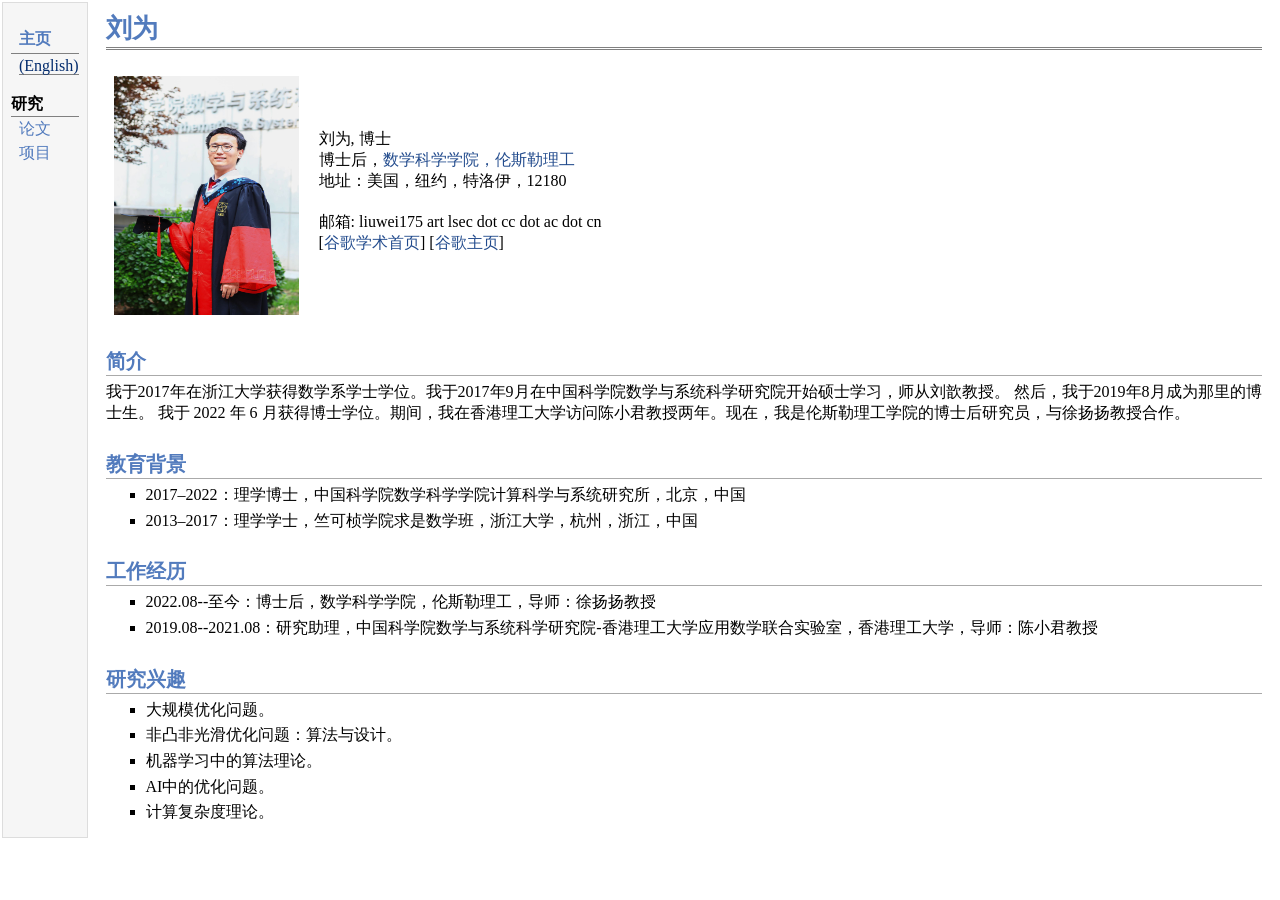
==== ch/index.html @ 1dffda2d "Update index.html" ====
<!DOCTYPE html PUBLIC "-//W3C//DTD XHTML 1.1//EN"
  "http://www.w3.org/TR/xhtml11/DTD/xhtml11.dtd">
<html xmlns="http://www.w3.org/1999/xhtml" xml:lang="en">
<head>
<meta name="generator" content="jemdoc, see http://jemdoc.jaboc.net/" />
<meta http-equiv="Content-Type" content="text/html;charset=utf-8" />
<link rel="stylesheet" href="jemdoc.css" type="text/css" />
<title>刘为</title>
</head>
<body>
<table summary="Table for page layout." id="tlayout">
<tr valign="top">
<td id="layout-menu">
<div class="menu-category"><a href="index.html">主页</a></div>
<div class="menu-item"><a href="../index.html" class="current">(English)</a></div>
<div class="menu-category">研究</div>
<div class="menu-item"><a href="Publications.html">论文</a></div>
<div class="menu-item"><a href="Grants.html">项目</a></div>
</td>
<td id="layout-content">
<div id="toptitle">
<h1>刘为</h1>
</div>
<table class="imgtable"><tr><td>
<img src="lw.jpeg" alt="alt text" width="185px" height="239px" />&nbsp;</td>
<td align="left"><p>刘为</a>, 博士 <br /> 
博士后，<a href="http://sci.cqu.edu.cn/">数学科学学院，伦斯勒理工</a> <br />
地址：美国，纽约，特洛伊，12180 <br />
<br />
邮箱: liuwei175 art lsec dot cc dot ac dot cn <br />
[<a href="https://scholar.google.com/citations?hl=zh-CN&view_op=list_works&gmla=AJsN-F4cCcPR46fzwd-_9-CqGAe8wdnZYZqFyi-nKjoqLeMkN4Dw3Hz1fyaKqJIsRMlAYt95lUtS36D-LxbhuaM2-wsV44iT4ocYBxLmwYiqybtYJcKr-wM&user=YXqRQ5cAAAAJ">谷歌学术首页</a>]
  [<a href="https://sites.google.com/view/liu-wei/%E9%A6%96%E9%A1%B5">谷歌主页</a>] 
  <br /></p>
</td></tr></table> 
  
<h2>简介</h2>
<p>
 我于2017年在浙江大学获得数学系学士学位。我于2017年9月在中国科学院数学与系统科学研究院开始硕士学习，师从刘歆教授。
  然后，我于2019年8月成为那里的博士生。 
  我于 2022 年 6 月获得博士学位。期间，我在香港理工大学访问陈小君教授两年。现在，我是伦斯勒理工学院的博士后研究员，与徐扬扬教授合作。
 </p>
  
 <h2>教育背景</h2>
<ul>
<li><p>2017–2022：理学博士，中国科学院数学科学学院计算科学与系统研究所，北京，中国</p>
</li>
<li><p>2013–2017：理学学士，竺可桢学院求是数学班，浙江大学，杭州，浙江，中国</p>
</li>
</ul> 
  
<h2>工作经历 </h2>
<ul>
<li><p>2022.08--至今：博士后，数学科学学院，伦斯勒理工，导师：徐扬扬教授 </p>
</li>
<li><p>2019.08--2021.08：研究助理，中国科学院数学与系统科学研究院-香港理工大学应用数学联合实验室，香港理工大学，导师：陈小君教授 </p>
</li>
</ul>  
  
<h2>研究兴趣</h2>
<ul>
<li><p>大规模优化问题。</p>
</li>
<li><p>非凸非光滑优化问题：算法与设计。</p>
</li>
 <li><p>机器学习中的算法理论。</p>
</li>
<li><p>AI中的优化问题。</p>
</li>
 <li><p>计算复杂度理论。</p>
</li>
</ul>
</td>
</tr>
</table>
</body>
</html>
---- ch/jemdoc.css ----
/* Default css file for jemdoc. */

table#tlayout {
    border: none;
    border-collapse: separate;
    background: white;
}

body {
	background: white;
	font-family: Georgia, serif;
	padding-bottom: 8px;
	margin: 0;
}

#layout-menu {
	background: #f6f6f6;
	border: 1px solid #dddddd;
	padding-top: 0.5em;
	padding-left: 8px;
	padding-right: 8px;
	font-size: 1.0em;
	width: auto;
	white-space: nowrap;
    text-align: left;
    vertical-align: top;
}

#layout-menu td {
	background: #f4f4f4;
    vertical-align: top;
}

#layout-content {
	padding-top: 0.0em;
	padding-left: 1.0em;
	padding-right: 1.0em;
    border: none;
    background: white;
    text-align: left;
    vertical-align: top;
}

#layout-menu a {
	line-height: 1.5em;
	margin-left: 0.5em;
}

tt {
    background: #ffffdd;
}

pre, tt {
	font-size: 90%;
	font-family: monaco, monospace;
}

a, a > tt {
	color: #224b8d;
	text-decoration: none;
}

a:hover {
	border-bottom: 1px gray dotted;
}

#layout-menu a.current:link, #layout-menu a.current:visited {
	color: #022b6d;
	border-bottom: 1px gray solid;
}
#layout-menu a:link, #layout-menu a:visited, #layout-menu a:hover {
	color: #527bbd;
	text-decoration: none;
}
#layout-menu a:hover {
	text-decoration: none;
}

div.menu-category {
	border-bottom: 1px solid gray;
	margin-top: 0.8em;
	padding-top: 0.2em;
	padding-bottom: 0.1em;
	font-weight: bold;
}

div.menu-item {
	padding-left: 16px;
	text-indent: -16px;
}

div#toptitle {
	padding-bottom: 0.2em;
	margin-bottom: 1.5em;
	border-bottom: 3px double gray;
}

/* Reduce space if we begin the page with a title. */
div#toptitle + h2, div#toptitle + h3 {
	margin-top: -0.7em;
}

div#subtitle {
	margin-top: 0.0em;
	margin-bottom: 0.0em;
	padding-top: 0em;
	padding-bottom: 0.1em;
}

em {
	font-style: italic;
}

strong {
	font-weight: bold;
}


h1, h2, h3 {
	color: #527bbd;
	margin-top: 0.7em;
	margin-bottom: 0.3em;
	padding-bottom: 0.2em;
	line-height: 1.0;
	padding-top: 0.5em;
	border-bottom: 1px solid #aaaaaa;
}

h1 {
	font-size: 165%;
}

h2 {
	padding-top: 0.8em;
	font-size: 125%;
}

h2 + h3 {
    padding-top: 0.2em;
}

h3 {
	font-size: 110%;
	border-bottom: none;
}

p {
	margin-top: 0.0em;
	margin-bottom: 0.8em;
	padding: 0;
	line-height: 1.3;
}

pre {
	padding: 0;
	margin: 0;
}

div#footer {
	font-size: small;
	border-top: 1px solid #c0c0c0;
	padding-top: 0.1em;
	margin-top: 4.0em;
	color: #c0c0c0;
}

div#footer a {
	color: #80a0b0;
}

div#footer-text {
	float: left;
	padding-bottom: 8px;
}

ul, ol, dl {
	margin-top: 0.2em;
	padding-top: 0;
	margin-bottom: 0.8em;
}

dt {
	margin-top: 0.5em;
	margin-bottom: 0;
}

dl {
	margin-left: 20px;
}

dd {
	color: #222222;
}

dd > *:first-child {
	margin-top: 0;
}

ul {
	list-style-position: outside;
	list-style-type: square;
}

p + ul, p + ol {
	margin-top: -0.5em;
}

li ul, li ol {
	margin-top: -0.3em;
}

ol {
	list-style-position: outside;
	list-style-type: decimal;
}

li p, dd p {
	margin-bottom: 0.3em;
}


ol ol {
	list-style-type: lower-alpha;
}

ol ol ol {
	list-style-type: lower-roman;
}

p + div.codeblock {
	margin-top: -0.6em;
}

div.codeblock, div.infoblock {
	margin-right: 0%;
	margin-top: 1.2em;
	margin-bottom: 1.3em;
}

div.blocktitle {
	font-weight: bold;
	color: #cd7b62;
	margin-top: 1.2em;
	margin-bottom: 0.1em;
}

div.blockcontent {
	border: 1px solid silver;
	padding: 0.3em 0.5em;
}

div.infoblock > div.blockcontent {
	background: #ffffee;
}

div.blockcontent p + ul, div.blockcontent p + ol {
	margin-top: 0.4em;
}

div.infoblock p {
	margin-bottom: 0em;
}

div.infoblock li p, div.infoblock dd p {
	margin-bottom: 0.5em;
}

div.infoblock p + p {
	margin-top: 0.8em;
}

div.codeblock > div.blockcontent {
	background: #f6f6f6;
}

span.pycommand {
	color: #000070;
}

span.statement {
	color: #008800;
}
span.builtin {
	color: #000088;
}
span.special {
	color: #990000;
}
span.operator {
	color: #880000;
}
span.error {
	color: #aa0000;
}
span.comment, span.comment > *, span.string, span.string > * {
	color: #606060;
}

@media print {
	#layout-menu { display: none; }
}

#fwtitle {
	margin: 2px;
}

#fwtitle #toptitle {
	padding-left: 0.5em;
	margin-bottom: 0.5em;
}

#layout-content h1:first-child, #layout-content h2:first-child, #layout-content h3:first-child {
	margin-top: -0.7em;
}

div#toptitle h1, #layout-content div#toptitle h1 {
	margin-bottom: 0.0em;
	padding-bottom: 0.1em;
	padding-top: 0;
	margin-top: 0.5em;
	border-bottom: none;
}

img.eq {
	padding: 0;
	padding-left: 0.1em;
	padding-right: 0.1em;
	margin: 0;
}

img.eqwl {
	padding-left: 2em;
	padding-top: 0.6em;
	padding-bottom: 0.2em;
	margin: 0;
}

table {
    border: 2px solid black;
    border-collapse: collapse;
}

td {
    padding: 2px;
    padding-left: 0.5em;
    padding-right: 0.5em;
    text-align: center;
    border: 1px solid gray;
}

table + table {
    margin-top: 1em;
}

tr.heading {
    font-weight: bold;
    border-bottom: 2px solid black;
}

img {
    border: none;
}

table.imgtable, table.imgtable td {
    border: none;
    text-align: left;
}
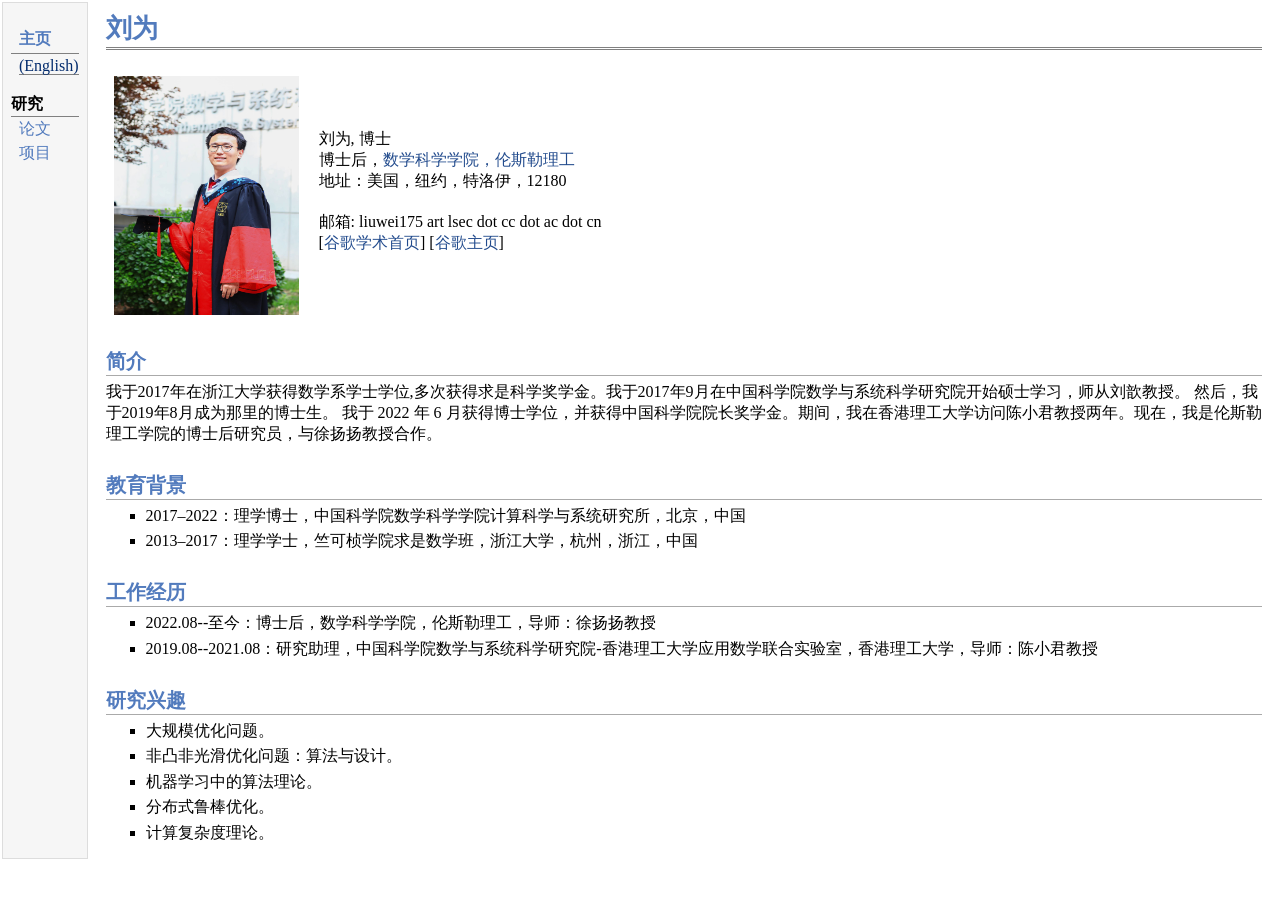
==== commit 230f1e0d: "Update index.html" ====
--- a/ch/index.html
+++ b/ch/index.html
@@ -35,9 +35,9 @@
   
 <h2>简介</h2>
 <p>
- 我于2017年在浙江大学获得数学系学士学位。我于2017年9月在中国科学院数学与系统科学研究院开始硕士学习，师从刘歆教授。
+ 我于2017年在浙江大学获得数学系学士学位,多次获得求是科学奖学金。我于2017年9月在中国科学院数学与系统科学研究院开始硕士学习，师从刘歆教授。
   然后，我于2019年8月成为那里的博士生。 
-  我于 2022 年 6 月获得博士学位。期间，我在香港理工大学访问陈小君教授两年。现在，我是伦斯勒理工学院的博士后研究员，与徐扬扬教授合作。
+  我于 2022 年 6 月获得博士学位，并获得中国科学院院长奖学金。期间，我在香港理工大学访问陈小君教授两年。现在，我是伦斯勒理工学院的博士后研究员，与徐扬扬教授合作。
  </p>
   
  <h2>教育背景</h2>
@@ -64,7 +64,7 @@
 </li>
  <li><p>机器学习中的算法理论。</p>
 </li>
-<li><p>AI中的优化问题。</p>
+<li><p>分布式鲁棒优化。</p>
 </li>
  <li><p>计算复杂度理论。</p>
 </li>
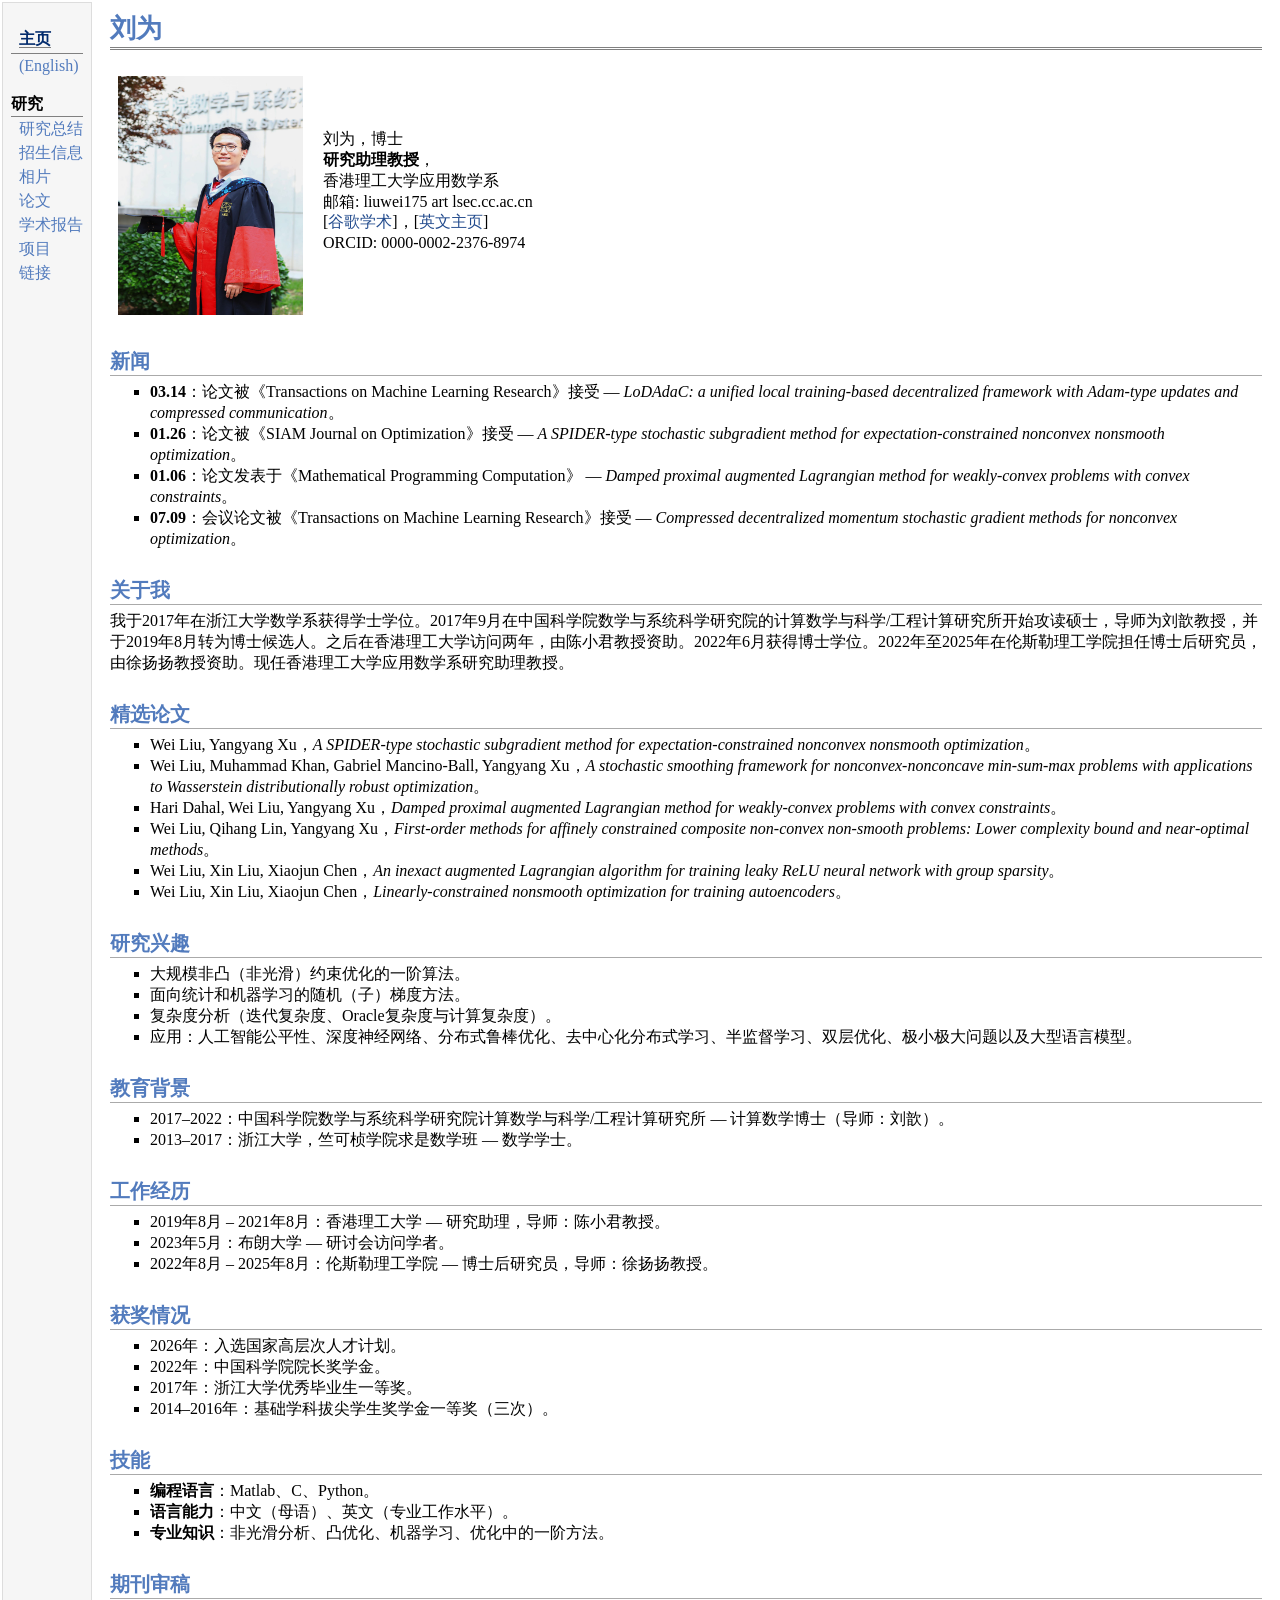
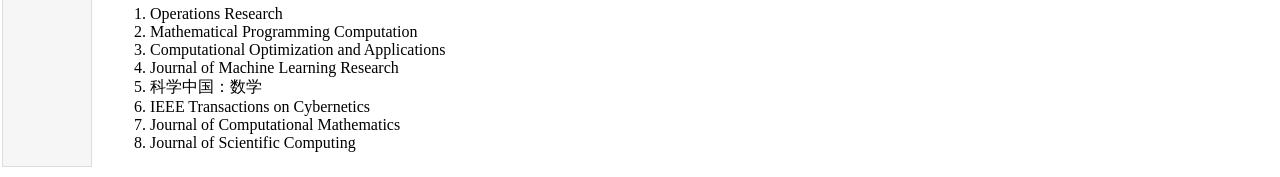
==== commit 3190b096: "Add files via upload" ====
--- a/ch/index.html
+++ b/ch/index.html
@@ -1,76 +1,113 @@
-<!DOCTYPE html PUBLIC "-//W3C//DTD XHTML 1.1//EN"
-  "http://www.w3.org/TR/xhtml11/DTD/xhtml11.dtd">
-<html xmlns="http://www.w3.org/1999/xhtml" xml:lang="en">
-<head>
-<meta name="generator" content="jemdoc, see http://jemdoc.jaboc.net/" />
-<meta http-equiv="Content-Type" content="text/html;charset=utf-8" />
-<link rel="stylesheet" href="jemdoc.css" type="text/css" />
-<title>刘为</title>
-</head>
-<body>
-<table summary="Table for page layout." id="tlayout">
-<tr valign="top">
-<td id="layout-menu">
-<div class="menu-category"><a href="index.html">主页</a></div>
-<div class="menu-item"><a href="../index.html" class="current">(English)</a></div>
-<div class="menu-category">研究</div>
-<div class="menu-item"><a href="Publications.html">论文</a></div>
-<div class="menu-item"><a href="Grants.html">项目</a></div>
-</td>
-<td id="layout-content">
-<div id="toptitle">
-<h1>刘为</h1>
-</div>
-<table class="imgtable"><tr><td>
-<img src="lw.jpeg" alt="alt text" width="185px" height="239px" />&nbsp;</td>
-<td align="left"><p>刘为</a>, 博士 <br /> 
-博士后，<a href="http://sci.cqu.edu.cn/">数学科学学院，伦斯勒理工</a> <br />
-地址：美国，纽约，特洛伊，12180 <br />
-<br />
-邮箱: liuwei175 art lsec dot cc dot ac dot cn <br />
-[<a href="https://scholar.google.com/citations?hl=zh-CN&view_op=list_works&gmla=AJsN-F4cCcPR46fzwd-_9-CqGAe8wdnZYZqFyi-nKjoqLeMkN4Dw3Hz1fyaKqJIsRMlAYt95lUtS36D-LxbhuaM2-wsV44iT4ocYBxLmwYiqybtYJcKr-wM&user=YXqRQ5cAAAAJ">谷歌学术首页</a>]
-  [<a href="https://sites.google.com/view/liu-wei/%E9%A6%96%E9%A1%B5">谷歌主页</a>] 
-  <br /></p>
-</td></tr></table> 
-  
-<h2>简介</h2>
-<p>
- 我于2017年在浙江大学获得数学系学士学位,多次获得求是科学奖学金。我于2017年9月在中国科学院数学与系统科学研究院开始硕士学习，师从刘歆教授。
-  然后，我于2019年8月成为那里的博士生。 
-  我于 2022 年 6 月获得博士学位，并获得中国科学院院长奖学金。期间，我在香港理工大学访问陈小君教授两年。现在，我是伦斯勒理工学院的博士后研究员，与徐扬扬教授合作。
- </p>
-  
- <h2>教育背景</h2>
-<ul>
-<li><p>2017–2022：理学博士，中国科学院数学科学学院计算科学与系统研究所，北京，中国</p>
-</li>
-<li><p>2013–2017：理学学士，竺可桢学院求是数学班，浙江大学，杭州，浙江，中国</p>
-</li>
-</ul> 
-  
-<h2>工作经历 </h2>
-<ul>
-<li><p>2022.08--至今：博士后，数学科学学院，伦斯勒理工，导师：徐扬扬教授 </p>
-</li>
-<li><p>2019.08--2021.08：研究助理，中国科学院数学与系统科学研究院-香港理工大学应用数学联合实验室，香港理工大学，导师：陈小君教授 </p>
-</li>
-</ul>  
-  
-<h2>研究兴趣</h2>
-<ul>
-<li><p>大规模优化问题。</p>
-</li>
-<li><p>非凸非光滑优化问题：算法与设计。</p>
-</li>
- <li><p>机器学习中的算法理论。</p>
-</li>
-<li><p>分布式鲁棒优化。</p>
-</li>
- <li><p>计算复杂度理论。</p>
-</li>
-</ul>
-</td>
-</tr>
-</table>
-</body>
-</html>
+<!DOCTYPE html PUBLIC "-//W3C//DTD XHTML 1.1//EN"
+      "http://www.w3.org/TR/xhtml11/DTD/xhtml11.dtd">
+<html xmlns="http://www.w3.org/1999/xhtml" xml:lang="zh">
+<head>
+<meta name="generator" content="jemdoc, see http://jemdoc.jaboc.net/" />
+<meta http-equiv="Content-Type" content="text/html;charset=utf-8" />
+<!-- 中文主页使用父目录中的样式表 -->
+<link rel="stylesheet" href="../jemdoc.css" type="text/css" />
+<title>刘为</title>
+</head>
+<body>
+<table summary="用于页面布局的表格" id="tlayout"><tr valign="top">
+<td id="layout-menu">
+<div class="menu-category"><a href="index.html" class="current">主页</a></div>
+<div class="menu-item"><a href="../index.html">(English)</a></div>
+<div class="menu-category">研究</div>
+<!-- 从 ch 目录访问其他页面时，需要跳转到上一层目录，因此使用 "../" 前缀。 -->
+<div class="menu-item"><a href="../research-summary.html">研究总结</a></div>
+<div class="menu-item"><a href="../opening.html">招生信息</a></div>
+<div class="menu-item"><a href="../photos.html">相片</a></div>
+<div class="menu-item"><a href="../publications.html">论文</a></div>
+<div class="menu-item"><a href="../talks.html">学术报告</a></div>
+<div class="menu-item"><a href="../grants.html">项目</a></div>
+<div class="menu-item"><a href="../links.html">链接</a></div>
+</td>
+<td id="layout-content">
+<div id="toptitle"><h1>刘为</h1></div>
+
+<!-- 头像和联系信息 -->
+<table class="imgtable"><tr><td>
+    <img src="../lw.jpeg" alt="照片" width="185px" height="239px" />&nbsp;
+    </td><td align="left">
+    <p>刘为，博士<br/>
+    <strong>研究助理教授</strong>，<br/>
+    香港理工大学应用数学系<br/>
+    邮箱: liuwei175&nbsp;art&nbsp;lsec.cc.ac.cn<br/>
+    [<a href="https://scholar.google.com">谷歌学术</a>]，[<a href="https://liuwei175.github.io/">英文主页</a>]<br/>
+    ORCID: 0000-0002-2376-8974
+    </p>
+    </td></tr></table>
+
+<h2>新闻</h2>
+<ul>
+<li><strong>03.14</strong>：论文被《Transactions on Machine Learning Research》接受 — <em>LoDAdaC: a unified local training‑based decentralized framework with Adam‑type updates and compressed communication</em>。</li>
+<li><strong>01.26</strong>：论文被《SIAM Journal on Optimization》接受 — <em>A SPIDER‑type stochastic subgradient method for expectation‑constrained nonconvex nonsmooth optimization</em>。</li>
+<li><strong>01.06</strong>：论文发表于《Mathematical Programming Computation》 — <em>Damped proximal augmented Lagrangian method for weakly‑convex problems with convex constraints</em>。</li>
+<li><strong>07.09</strong>：会议论文被《Transactions on Machine Learning Research》接受 — <em>Compressed decentralized momentum stochastic gradient methods for nonconvex optimization</em>。</li>
+</ul>
+
+<h2>关于我</h2>
+<p>我于2017年在浙江大学数学系获得学士学位。2017年9月在中国科学院数学与系统科学研究院的<span style="white-space:nowrap;">计算数学与科学/工程计算研究所</span>开始攻读硕士，导师为刘歆教授，并于2019年8月转为博士候选人。之后在香港理工大学访问两年，由陈小君教授资助。2022年6月获得博士学位。2022年至2025年在伦斯勒理工学院担任博士后研究员，由徐扬扬教授资助。现任香港理工大学应用数学系研究助理教授。</p>
+
+<h2>精选论文</h2>
+<ul>
+<li>Wei Liu, Yangyang Xu，<em>A SPIDER‑type stochastic subgradient method for expectation‑constrained nonconvex nonsmooth optimization</em>。</li>
+<li>Wei Liu, Muhammad Khan, Gabriel Mancino‑Ball, Yangyang Xu，<em>A stochastic smoothing framework for nonconvex‑nonconcave min‑sum‑max problems with applications to Wasserstein distributionally robust optimization</em>。</li>
+<li>Hari Dahal, Wei Liu, Yangyang Xu，<em>Damped proximal augmented Lagrangian method for weakly‑convex problems with convex constraints</em>。</li>
+<li>Wei Liu, Qihang Lin, Yangyang Xu，<em>First‑order methods for affinely constrained composite non‑convex non‑smooth problems: Lower complexity bound and near‑optimal methods</em>。</li>
+<li>Wei Liu, Xin Liu, Xiaojun Chen，<em>An inexact augmented Lagrangian algorithm for training leaky ReLU neural network with group sparsity</em>。</li>
+<li>Wei Liu, Xin Liu, Xiaojun Chen，<em>Linearly‑constrained nonsmooth optimization for training autoencoders</em>。</li>
+</ul>
+
+<h2>研究兴趣</h2>
+<ul>
+<li>大规模非凸（非光滑）约束优化的一阶算法。</li>
+<li>面向统计和机器学习的随机（子）梯度方法。</li>
+<li>复杂度分析（迭代复杂度、Oracle复杂度与计算复杂度）。</li>
+<li>应用：人工智能公平性、深度神经网络、分布式鲁棒优化、去中心化分布式学习、半监督学习、双层优化、极小极大问题以及大型语言模型。</li>
+</ul>
+
+<h2>教育背景</h2>
+<ul>
+<li>2017–2022：中国科学院数学与系统科学研究院<span style="white-space:nowrap;">计算数学与科学/工程计算研究所</span> — 计算数学博士（导师：刘歆）。</li>
+<li>2013–2017：浙江大学，竺可桢学院求是数学班 — 数学学士。</li>
+</ul>
+
+<h2>工作经历</h2>
+<ul>
+<li>2019年8月 – 2021年8月：香港理工大学 — 研究助理，导师：陈小君教授。</li>
+<li>2023年5月：布朗大学 — 研讨会访问学者。</li>
+<li>2022年8月 – 2025年8月：伦斯勒理工学院 — 博士后研究员，导师：徐扬扬教授。</li>
+</ul>
+
+<h2>获奖情况</h2>
+<ul>
+<li>2026年：入选国家高层次人才计划。</li>
+<li>2022年：中国科学院院长奖学金。</li>
+<li>2017年：浙江大学优秀毕业生一等奖。</li>
+<li>2014–2016年：基础学科拔尖学生奖学金一等奖（三次）。</li>
+</ul>
+
+<h2>技能</h2>
+<ul>
+<li><strong>编程语言</strong>：Matlab、C、Python。</li>
+<li><strong>语言能力</strong>：中文（母语）、英文（专业工作水平）。</li>
+<li><strong>专业知识</strong>：非光滑分析、凸优化、机器学习、优化中的一阶方法。</li>
+</ul>
+
+<h2>期刊审稿</h2>
+<ol>
+<li>Operations Research</li>
+<li>Mathematical Programming Computation</li>
+<li>Computational Optimization and Applications</li>
+<li>Journal of Machine Learning Research</li>
+<li>科学中国：数学</li>
+<li>IEEE Transactions on Cybernetics</li>
+<li>Journal of Computational Mathematics</li>
+<li>Journal of Scientific Computing</li>
+</ol>
+
+</td></tr></table>
+</body>
+</html>
--- a/jemdoc.css
+++ b/jemdoc.css
@@ -0,0 +1,365 @@
+/* Default css file for jemdoc. */
+
+    table#tlayout {
+        border: none;
+        border-collapse: separate;
+        background: white;
+    }
+
+    body {
+        background: white;
+        font-family: Georgia, serif;
+        padding-bottom: 8px;
+        margin: 0;
+    }
+
+    #layout-menu {
+        background: #f6f6f6;
+        border: 1px solid #dddddd;
+        padding-top: 0.5em;
+        padding-left: 8px;
+        padding-right: 8px;
+        font-size: 1.0em;
+        width: auto;
+        white-space: nowrap;
+        text-align: left;
+        vertical-align: top;
+    }
+
+    #layout-menu td {
+        background: #f4f4f4;
+        vertical-align: top;
+    }
+
+    #layout-content {
+        padding-top: 0.0em;
+        padding-left: 1.0em;
+        padding-right: 1.0em;
+        border: none;
+        background: white;
+        text-align: left;
+        vertical-align: top;
+    }
+
+    #layout-menu a {
+        line-height: 1.5em;
+        margin-left: 0.5em;
+    }
+
+    tt {
+        background: #ffffdd;
+    }
+
+    pre, tt {
+        font-size: 90%;
+        font-family: monaco, monospace;
+    }
+
+    a, a > tt {
+        color: #224b8d;
+        text-decoration: none;
+    }
+
+    a:hover {
+        border-bottom: 1px gray dotted;
+    }
+
+    #layout-menu a.current:link, #layout-menu a.current:visited {
+        color: #022b6d;
+        border-bottom: 1px gray solid;
+    }
+    #layout-menu a:link, #layout-menu a:visited, #layout-menu a:hover {
+        color: #527bbd;
+        text-decoration: none;
+    }
+    #layout-menu a:hover {
+        text-decoration: none;
+    }
+
+    div.menu-category {
+        border-bottom: 1px solid gray;
+        margin-top: 0.8em;
+        padding-top: 0.2em;
+        padding-bottom: 0.1em;
+        font-weight: bold;
+    }
+
+    div.menu-item {
+        padding-left: 16px;
+        text-indent: -16px;
+    }
+
+    div#toptitle {
+        padding-bottom: 0.2em;
+        margin-bottom: 1.5em;
+        border-bottom: 3px double gray;
+    }
+
+    /* Reduce space if we begin the page with a title. */
+    div#toptitle + h2, div#toptitle + h3 {
+        margin-top: -0.7em;
+    }
+
+    div#subtitle {
+        margin-top: 0.0em;
+        margin-bottom: 0.0em;
+        padding-top: 0em;
+        padding-bottom: 0.1em;
+    }
+
+    em {
+        font-style: italic;
+    }
+
+    strong {
+        font-weight: bold;
+    }
+
+    h1, h2, h3 {
+        color: #527bbd;
+        margin-top: 0.7em;
+        margin-bottom: 0.3em;
+        padding-bottom: 0.2em;
+        line-height: 1.0;
+        padding-top: 0.5em;
+        border-bottom: 1px solid #aaaaaa;
+    }
+
+    h1 {
+        font-size: 165%;
+    }
+
+    h2 {
+        padding-top: 0.8em;
+        font-size: 125%;
+    }
+
+    h2 + h3 {
+        padding-top: 0.2em;
+    }
+
+    h3 {
+        font-size: 110%;
+        border-bottom: none;
+    }
+
+    p {
+        margin-top: 0.0em;
+        margin-bottom: 0.8em;
+        padding: 0;
+        line-height: 1.3;
+    }
+
+    pre {
+        padding: 0;
+        margin: 0;
+    }
+
+    div#footer {
+        font-size: small;
+        border-top: 1px solid #c0c0c0;
+        padding-top: 0.1em;
+        margin-top: 4.0em;
+        color: #c0c0c0;
+    }
+
+    div#footer a {
+        color: #80a0b0;
+    }
+
+    div#footer-text {
+        float: left;
+        padding-bottom: 8px;
+    }
+
+    ul, ol, dl {
+        margin-top: 0.2em;
+        padding-top: 0;
+        margin-bottom: 0.8em;
+    }
+
+    dt {
+        margin-top: 0.5em;
+        margin-bottom: 0;
+    }
+
+    dl {
+        margin-left: 20px;
+    }
+
+    dd {
+        color: #222222;
+    }
+
+    dd > *:first-child {
+        margin-top: 0;
+    }
+
+    ul {
+        list-style-position: outside;
+        list-style-type: square;
+    }
+
+    p + ul, p + ol {
+        margin-top: -0.5em;
+    }
+
+    li ul, li ol {
+        margin-top: -0.3em;
+    }
+
+    ol {
+        list-style-position: outside;
+        list-style-type: decimal;
+    }
+
+    li p, dd p {
+        margin-bottom: 0.3em;
+    }
+
+    ol ol {
+        list-style-type: lower-alpha;
+    }
+
+    ol ol ol {
+        list-style-type: lower-roman;
+    }
+
+    p + div.codeblock {
+        margin-top: -0.6em;
+    }
+
+    div.codeblock, div.infoblock {
+        margin-right: 0%;
+        margin-top: 1.2em;
+        margin-bottom: 1.3em;
+    }
+
+    div.blocktitle {
+        font-weight: bold;
+        color: #cd7b62;
+        margin-top: 1.2em;
+        margin-bottom: 0.1em;
+    }
+
+    div.blockcontent {
+        border: 1px solid silver;
+        padding: 0.3em 0.5em;
+    }
+
+    div.infoblock > div.blockcontent {
+        background: #ffffee;
+    }
+
+    div.blockcontent p + ul, div.blockcontent p + ol {
+        margin-top: 0.4em;
+    }
+
+    div.infoblock p {
+        margin-bottom: 0em;
+    }
+
+    div.infoblock li p, div.infoblock dd p {
+        margin-bottom: 0.5em;
+    }
+
+    div.infoblock p + p {
+        margin-top: 0.8em;
+    }
+
+    div.codeblock > div.blockcontent {
+        background: #f6f6f6;
+    }
+
+    span.pycommand {
+        color: #000070;
+    }
+
+    span.statement {
+        color: #008800;
+    }
+    span.builtin {
+        color: #000088;
+    }
+    span.special {
+        color: #990000;
+    }
+    span.operator {
+        color: #880000;
+    }
+    span.error {
+        color: #aa0000;
+    }
+    span.comment, span.comment > *, span.string, span.string > * {
+        color: #606060;
+    }
+
+    @media print {
+        #layout-menu { display: none; }
+    }
+
+    #fwtitle {
+        margin: 2px;
+    }
+
+    #fwtitle #toptitle {
+        padding-left: 0.5em;
+        margin-bottom: 0.5em;
+    }
+
+    #layout-content h1:first-child, #layout-content h2:first-child, #layout-content h3:first-child {
+        margin-top: -0.7em;
+    }
+
+    div#toptitle h1, #layout-content div#toptitle h1 {
+        margin-bottom: 0.0em;
+        padding-bottom: 0.1em;
+        padding-top: 0;
+        margin-top: 0.5em;
+        border-bottom: none;
+    }
+
+    img.eq {
+        padding: 0;
+        padding-left: 0.1em;
+        padding-right: 0.1em;
+        margin: 0;
+    }
+
+    img.eqwl {
+        padding-left: 2em;
+        padding-top: 0.6em;
+        padding-bottom: 0.2em;
+        margin: 0;
+    }
+
+    table {
+        border: 2px solid black;
+        border-collapse: collapse;
+    }
+
+    td {
+        padding: 2px;
+        padding-left: 0.5em;
+        padding-right: 0.5em;
+        text-align: center;
+        border: 1px solid gray;
+    }
+
+    table + table {
+        margin-top: 1em;
+    }
+
+    tr.heading {
+        font-weight: bold;
+        border-bottom: 2px solid black;
+    }
+
+    img {
+        border: none;
+    }
+
+    table.imgtable, table.imgtable td {
+        border: none;
+        text-align: left;
+    }
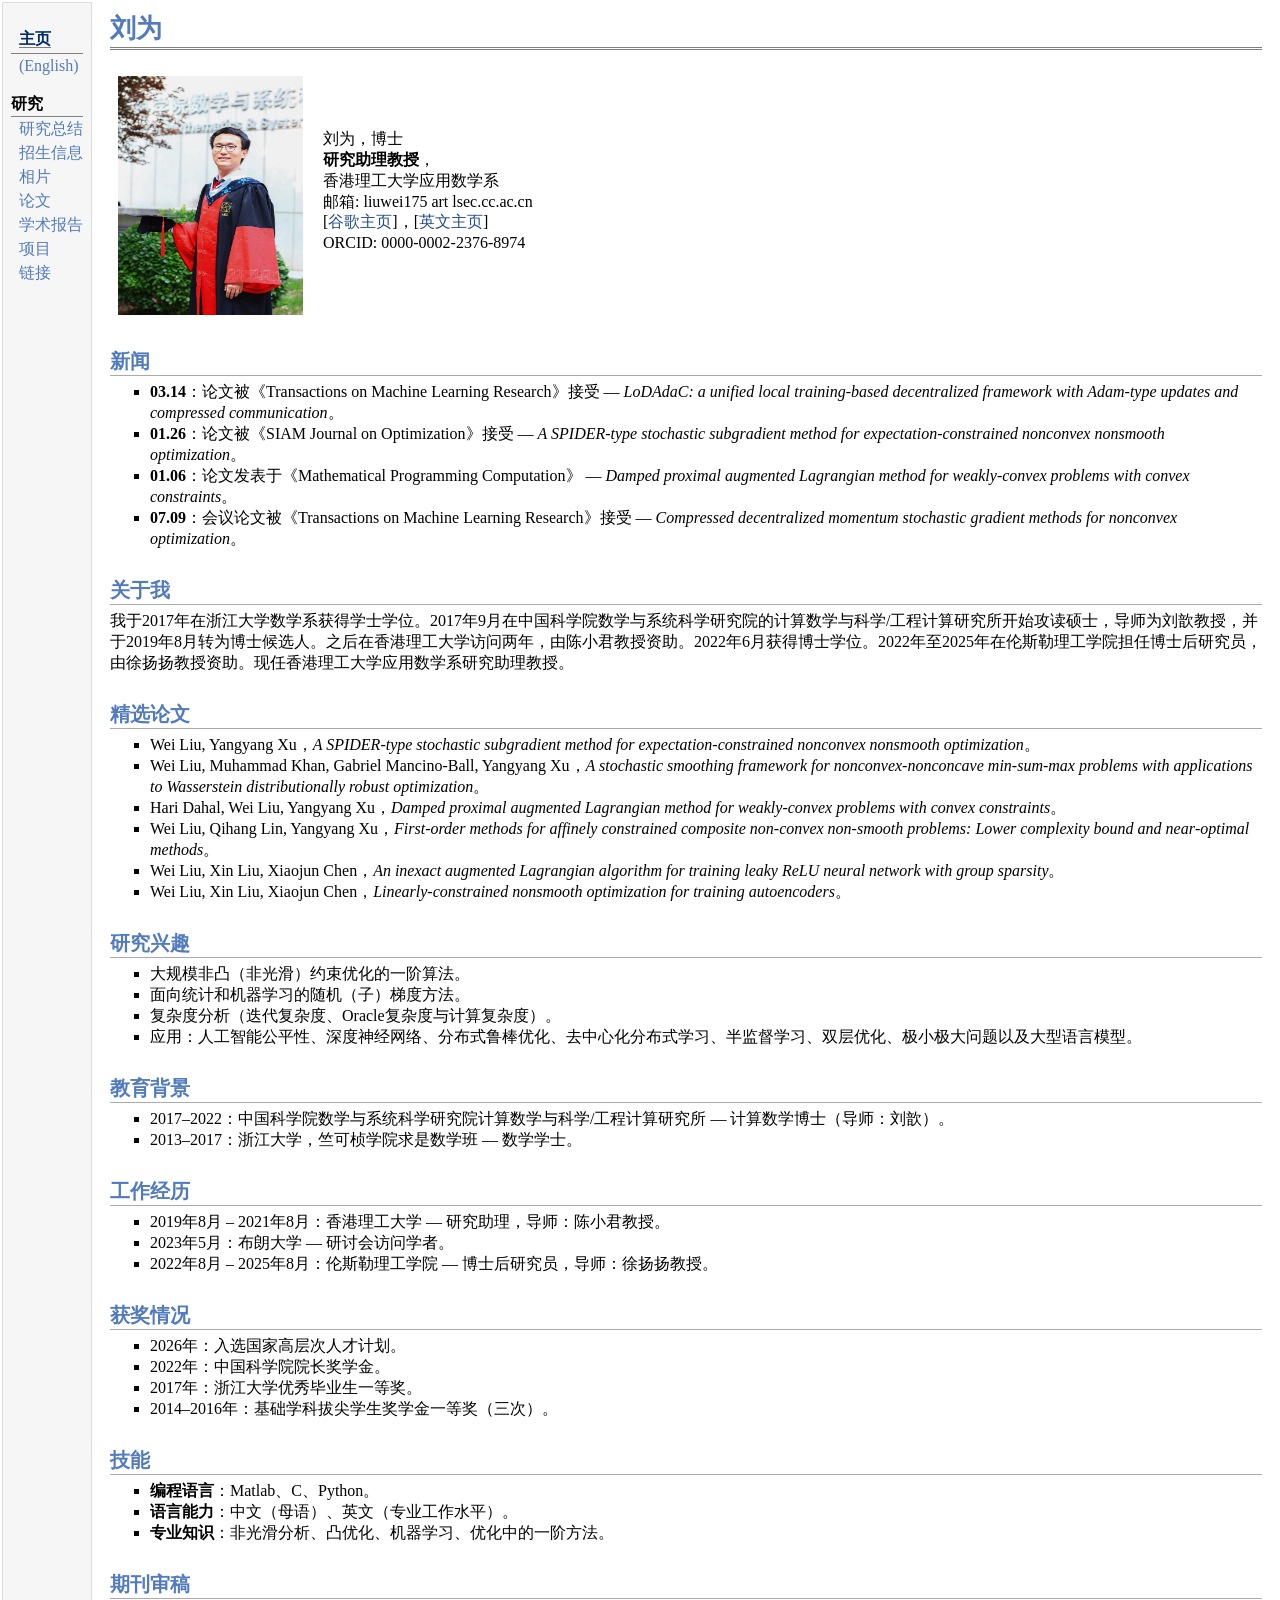
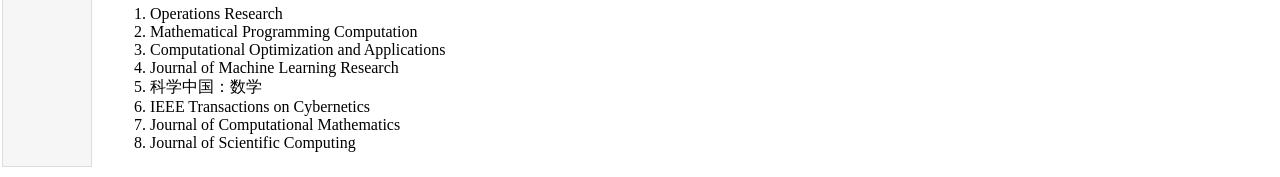
==== commit 89d57357: "Update index.html" ====
--- a/ch/index.html
+++ b/ch/index.html
@@ -34,7 +34,7 @@
     <strong>研究助理教授</strong>，<br/>
     香港理工大学应用数学系<br/>
     邮箱: liuwei175&nbsp;art&nbsp;lsec.cc.ac.cn<br/>
-    [<a href="https://scholar.google.com">谷歌学术</a>]，[<a href="https://liuwei175.github.io/">英文主页</a>]<br/>
+    [<a href="https://sites.google.com/view/liu-wei/homepage">谷歌主页</a>]，[<a href="https://liuwei175.github.io/">英文主页</a>]<br/>
     ORCID: 0000-0002-2376-8974
     </p>
     </td></tr></table>
@@ -110,4 +110,4 @@
 
 </td></tr></table>
 </body>
-</html>+</html>
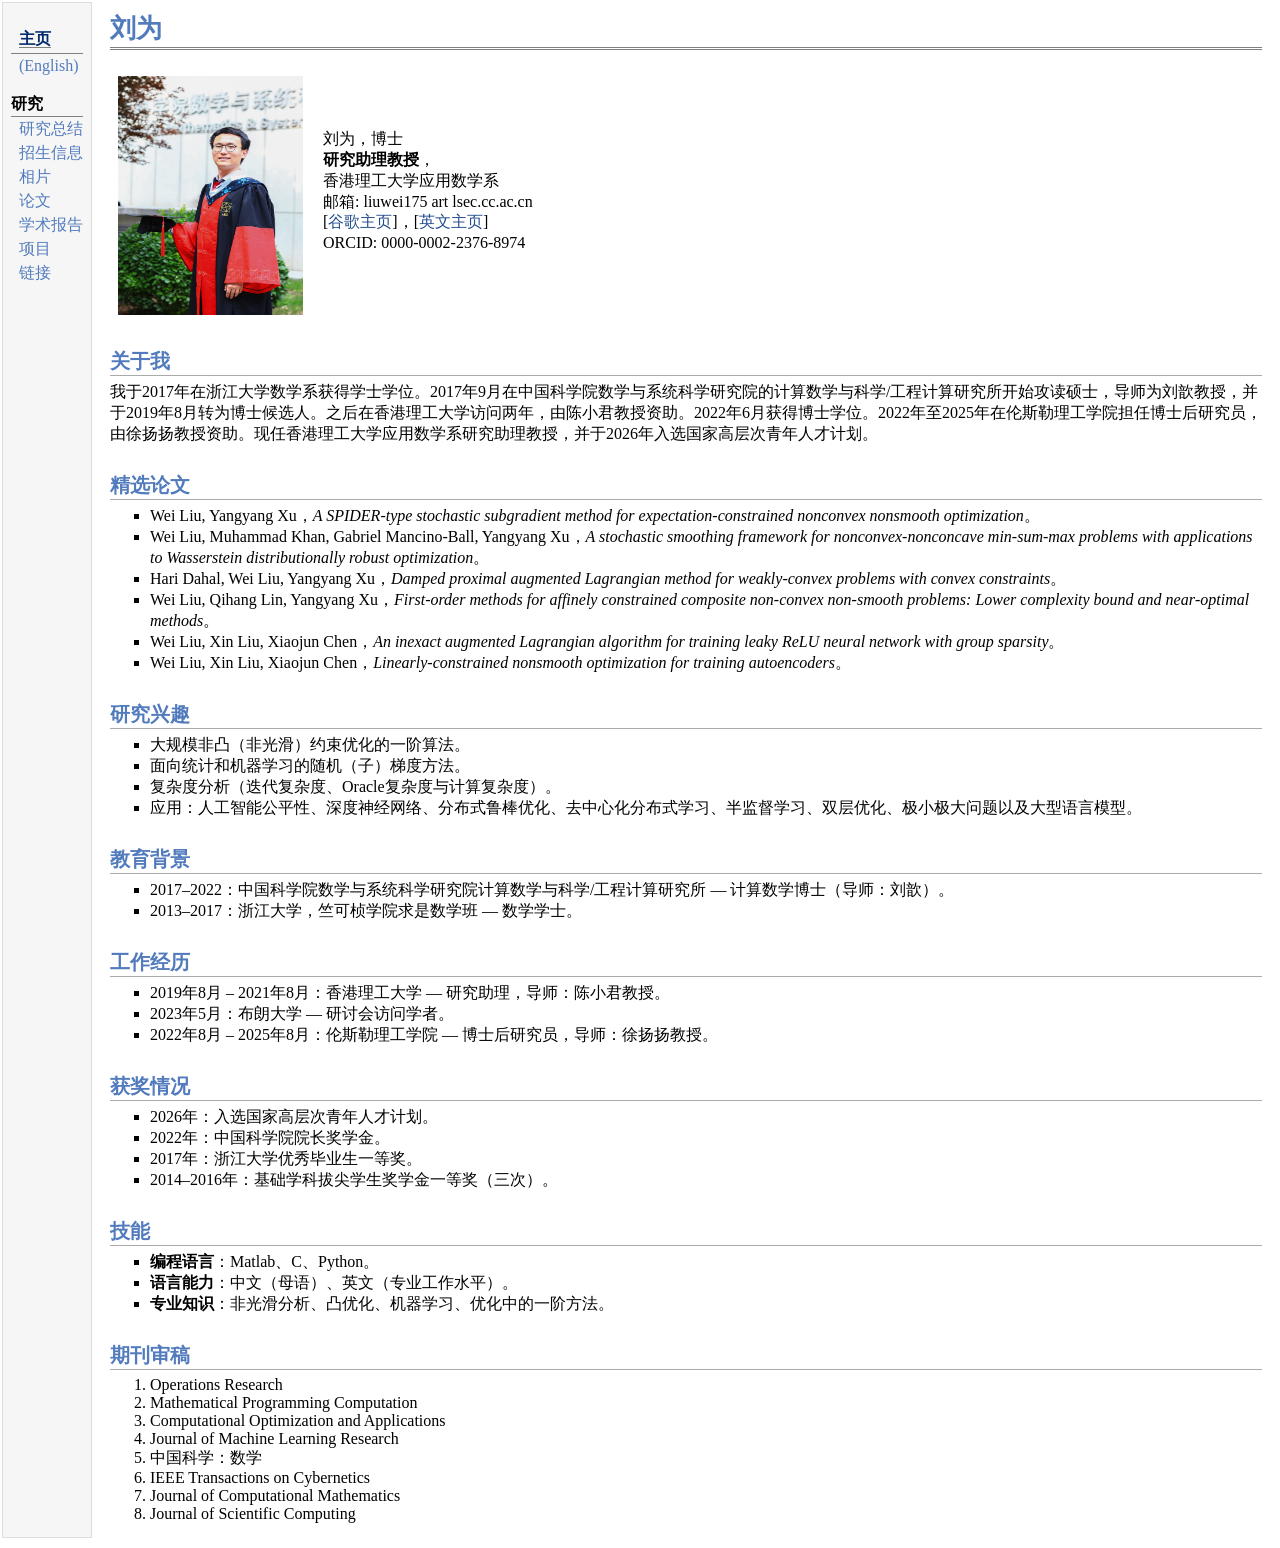
==== commit 95bcc7a9: "Update index.html" ====
--- a/ch/index.html
+++ b/ch/index.html
@@ -39,16 +39,8 @@
     </p>
     </td></tr></table>
 
-<h2>新闻</h2>
-<ul>
-<li><strong>03.14</strong>：论文被《Transactions on Machine Learning Research》接受 — <em>LoDAdaC: a unified local training‑based decentralized framework with Adam‑type updates and compressed communication</em>。</li>
-<li><strong>01.26</strong>：论文被《SIAM Journal on Optimization》接受 — <em>A SPIDER‑type stochastic subgradient method for expectation‑constrained nonconvex nonsmooth optimization</em>。</li>
-<li><strong>01.06</strong>：论文发表于《Mathematical Programming Computation》 — <em>Damped proximal augmented Lagrangian method for weakly‑convex problems with convex constraints</em>。</li>
-<li><strong>07.09</strong>：会议论文被《Transactions on Machine Learning Research》接受 — <em>Compressed decentralized momentum stochastic gradient methods for nonconvex optimization</em>。</li>
-</ul>
-
 <h2>关于我</h2>
-<p>我于2017年在浙江大学数学系获得学士学位。2017年9月在中国科学院数学与系统科学研究院的<span style="white-space:nowrap;">计算数学与科学/工程计算研究所</span>开始攻读硕士，导师为刘歆教授，并于2019年8月转为博士候选人。之后在香港理工大学访问两年，由陈小君教授资助。2022年6月获得博士学位。2022年至2025年在伦斯勒理工学院担任博士后研究员，由徐扬扬教授资助。现任香港理工大学应用数学系研究助理教授。</p>
+<p>我于2017年在浙江大学数学系获得学士学位。2017年9月在中国科学院数学与系统科学研究院的<span style="white-space:nowrap;">计算数学与科学/工程计算研究所</span>开始攻读硕士，导师为刘歆教授，并于2019年8月转为博士候选人。之后在香港理工大学访问两年，由陈小君教授资助。2022年6月获得博士学位。2022年至2025年在伦斯勒理工学院担任博士后研究员，由徐扬扬教授资助。现任香港理工大学应用数学系研究助理教授，并于2026年入选国家高层次青年人才计划。</p>
 
 <h2>精选论文</h2>
 <ul>
@@ -83,7 +75,7 @@
 
 <h2>获奖情况</h2>
 <ul>
-<li>2026年：入选国家高层次人才计划。</li>
+<li>2026年：入选国家高层次青年人才计划。</li>
 <li>2022年：中国科学院院长奖学金。</li>
 <li>2017年：浙江大学优秀毕业生一等奖。</li>
 <li>2014–2016年：基础学科拔尖学生奖学金一等奖（三次）。</li>
@@ -102,7 +94,7 @@
 <li>Mathematical Programming Computation</li>
 <li>Computational Optimization and Applications</li>
 <li>Journal of Machine Learning Research</li>
-<li>科学中国：数学</li>
+<li>中国科学：数学</li>
 <li>IEEE Transactions on Cybernetics</li>
 <li>Journal of Computational Mathematics</li>
 <li>Journal of Scientific Computing</li>
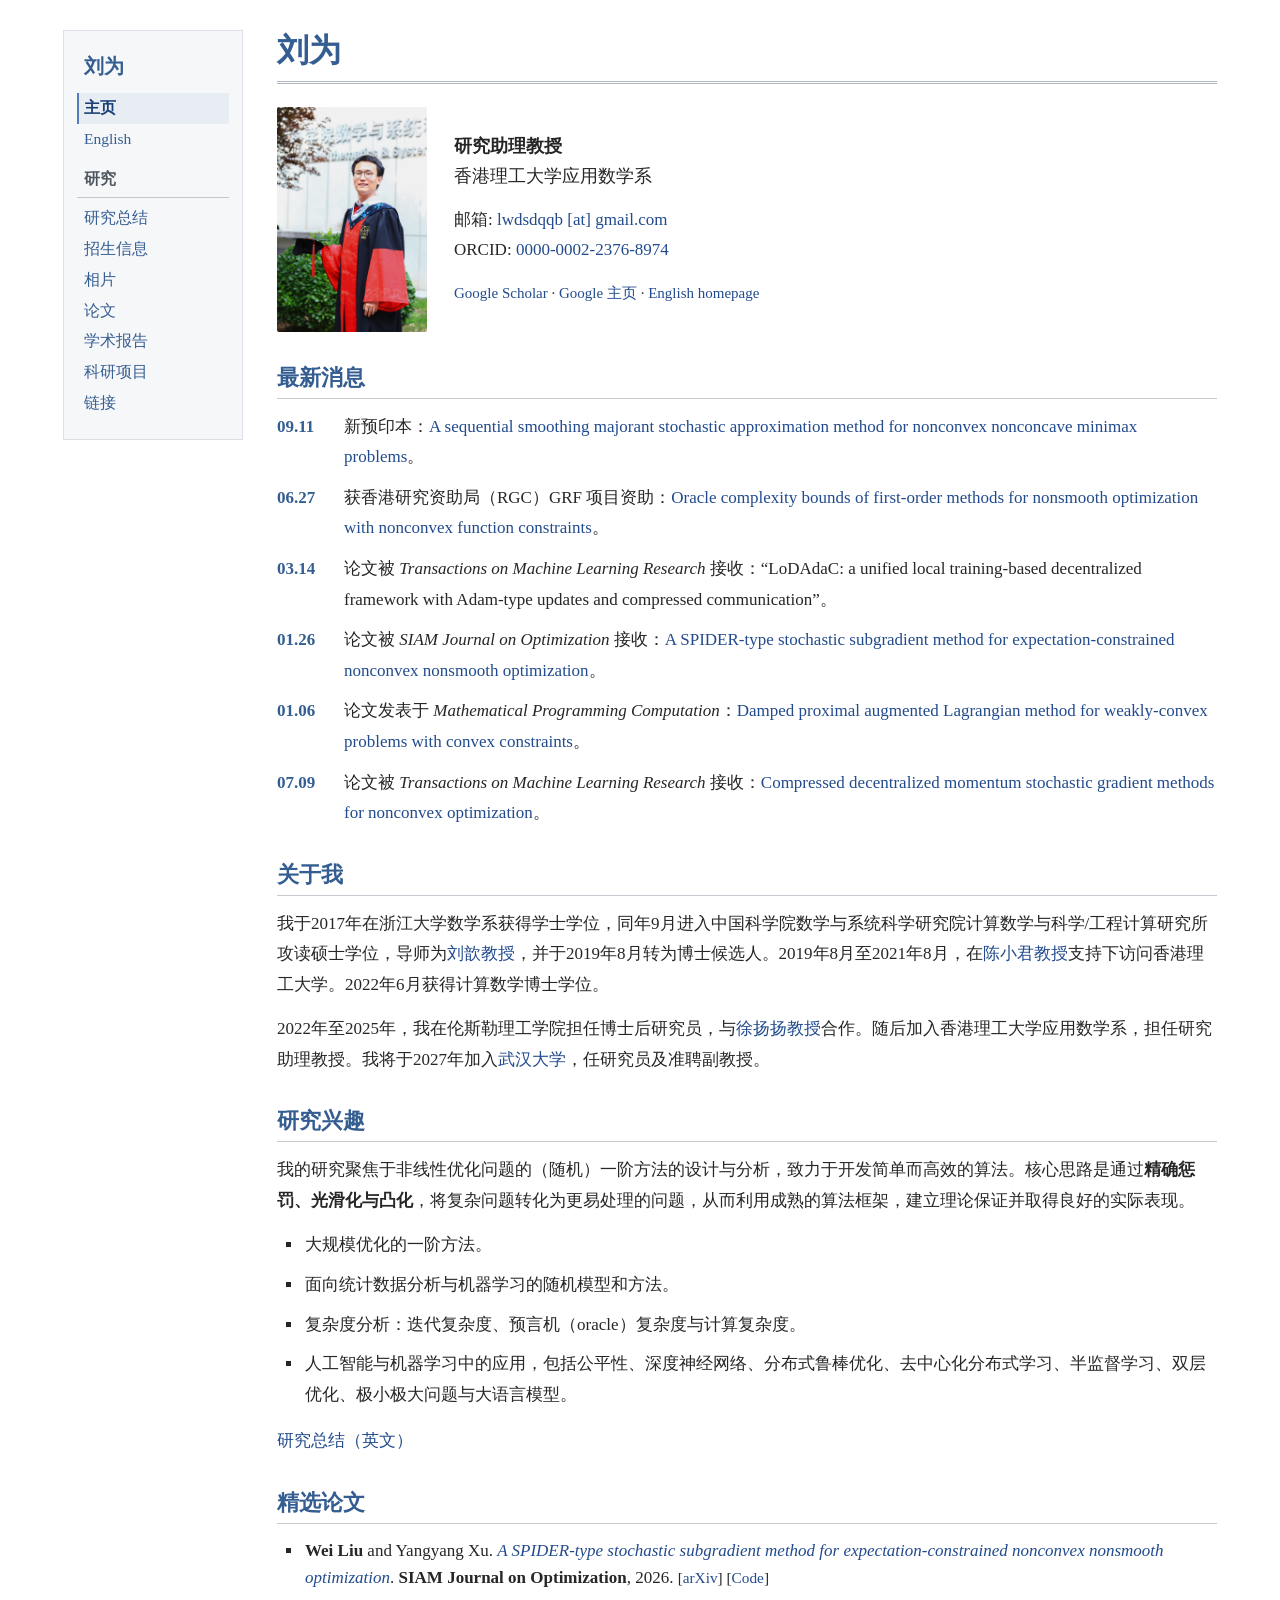
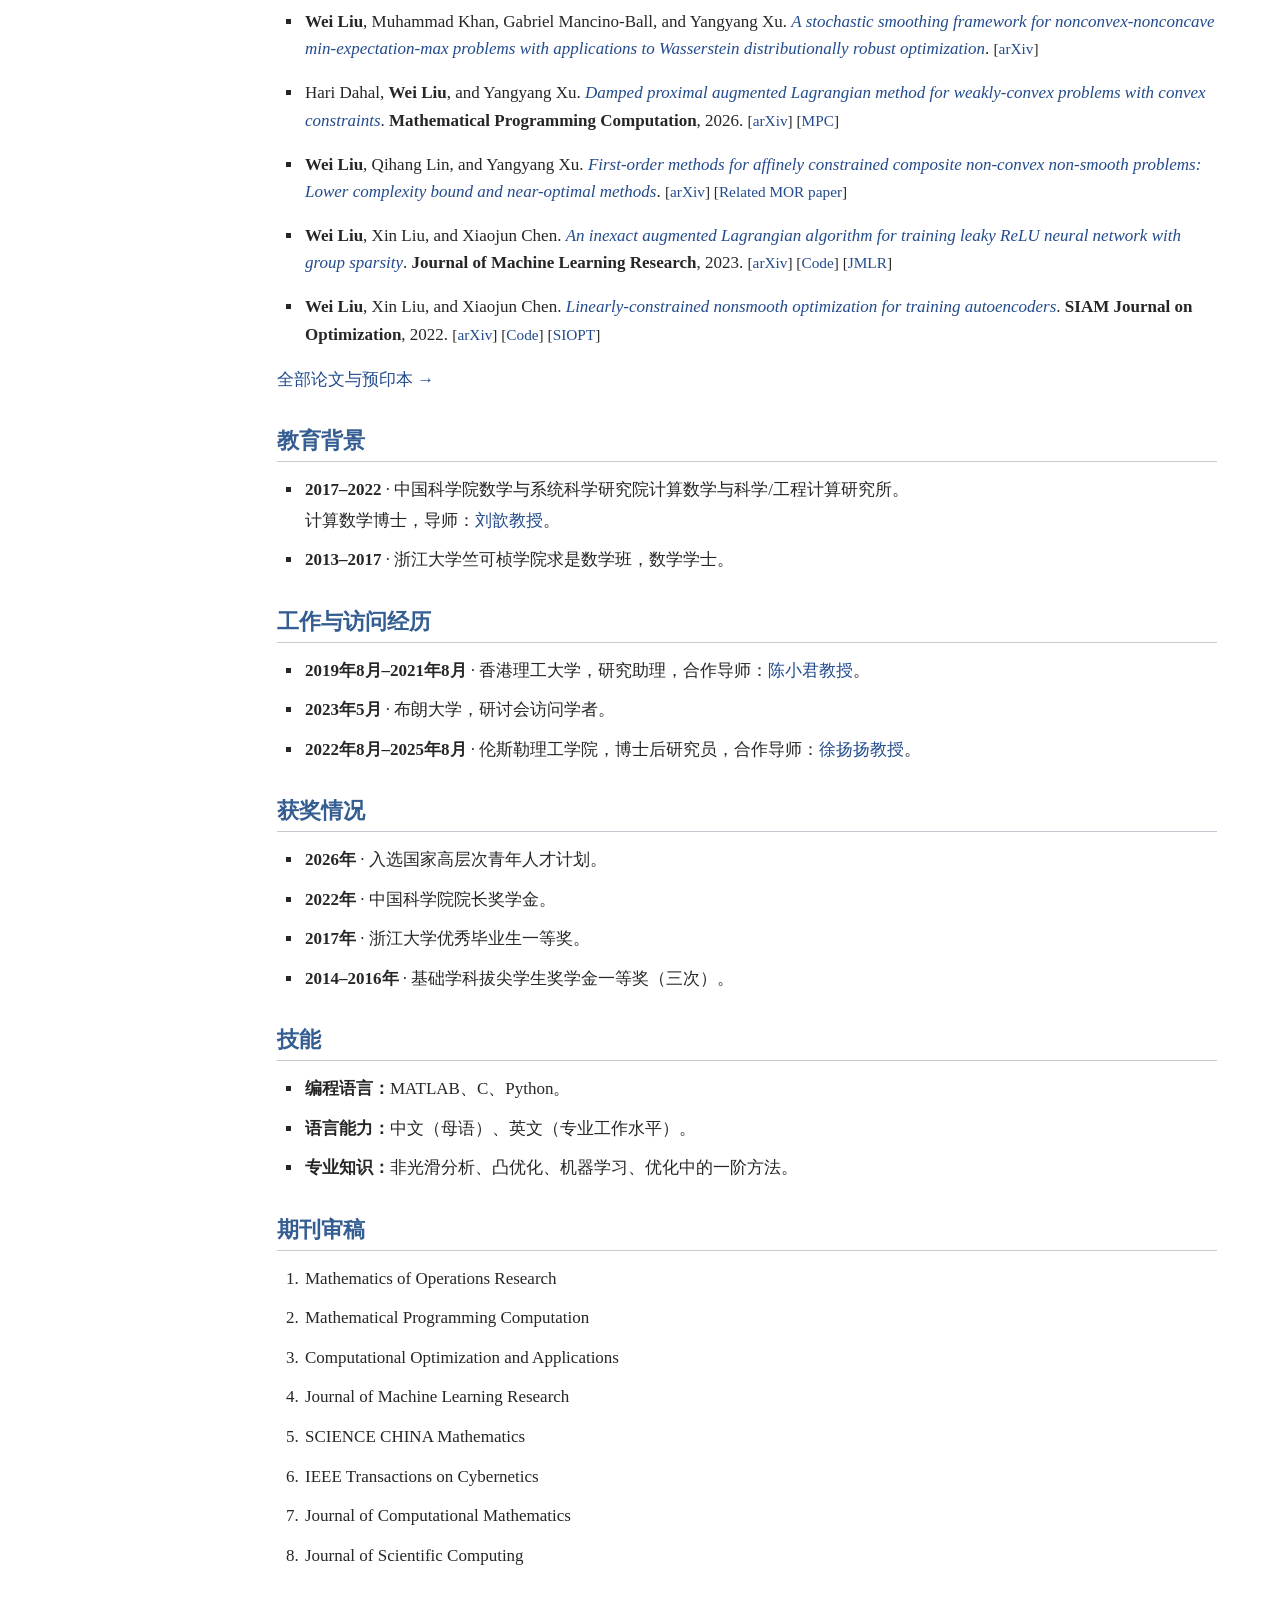
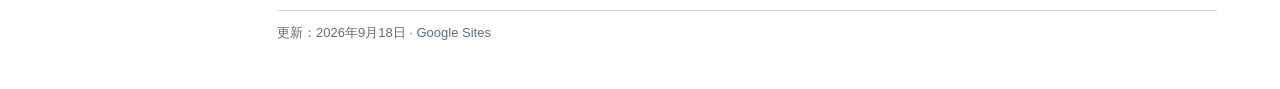
==== commit 83ae9d64: "Add files via upload" ====
--- a/ch/index.html
+++ b/ch/index.html
@@ -1,105 +1,128 @@
-<!DOCTYPE html PUBLIC "-//W3C//DTD XHTML 1.1//EN"
-      "http://www.w3.org/TR/xhtml11/DTD/xhtml11.dtd">
-<html xmlns="http://www.w3.org/1999/xhtml" xml:lang="zh">
+<!doctype html>
+<html lang="zh-CN">
 <head>
-<meta name="generator" content="jemdoc, see http://jemdoc.jaboc.net/" />
-<meta http-equiv="Content-Type" content="text/html;charset=utf-8" />
-<!-- 中文主页使用父目录中的样式表 -->
-<link rel="stylesheet" href="../jemdoc.css" type="text/css" />
-<title>刘为</title>
+<meta charset="utf-8">
+<meta name="viewport" content="width=device-width, initial-scale=1">
+<meta name="description" content="刘为，香港理工大学应用数学系研究助理教授。研究方向包括非凸非光滑优化、随机一阶方法与复杂度分析。">
+<meta name="author" content="Wei Liu">
+<meta name="color-scheme" content="light">
+<title>刘为 | 个人主页</title>
+<link rel="canonical" href="https://liuwei175.github.io/ch/">
+<link rel="alternate" hreflang="en" href="https://liuwei175.github.io/">
+<link rel="alternate" hreflang="zh-Hans" href="https://liuwei175.github.io/ch/">
+<link rel="icon" href="../favicon.ico" sizes="any">
+<link rel="stylesheet" href="../site.css?v=20260918">
 </head>
 <body>
-<table summary="用于页面布局的表格" id="tlayout"><tr valign="top">
-<td id="layout-menu">
-<div class="menu-category"><a href="index.html" class="current">主页</a></div>
-<div class="menu-item"><a href="../index.html">(English)</a></div>
+<a class="skip-link" href="#layout-content">跳至正文</a>
+<div id="tlayout">
+<nav id="layout-menu" aria-label="主导航">
+<div class="menu-brand">刘为</div>
+<div class="menu-item"><a href="index.html" class="current" aria-current="page">主页</a></div>
+<div class="menu-item"><a href="../index.html">English</a></div>
 <div class="menu-category">研究</div>
-<!-- 从 ch 目录访问其他页面时，需要跳转到上一层目录，因此使用 "../" 前缀。 -->
 <div class="menu-item"><a href="../research-summary.html">研究总结</a></div>
 <div class="menu-item"><a href="../opening.html">招生信息</a></div>
 <div class="menu-item"><a href="../photos.html">相片</a></div>
 <div class="menu-item"><a href="../publications.html">论文</a></div>
 <div class="menu-item"><a href="../talks.html">学术报告</a></div>
-<div class="menu-item"><a href="../grants.html">项目</a></div>
+<div class="menu-item"><a href="../grants.html">科研项目</a></div>
 <div class="menu-item"><a href="../links.html">链接</a></div>
-</td>
-<td id="layout-content">
-<div id="toptitle"><h1>刘为</h1></div>
+</nav>
+<main id="layout-content">
+<header id="toptitle"><h1>刘为</h1></header>
+<div class="profile">
+<img class="portrait" src="../lw.jpeg" width="667" height="1000" alt="个人照片" fetchpriority="high">
+<div class="profile-details">
+<p class="position"><strong>研究助理教授</strong><br>香港理工大学应用数学系</p>
+<p>邮箱: <a href="mailto:lwdsdqqb@gmail.com">lwdsdqqb [at] gmail.com</a><br>
+ORCID: <a href="https://orcid.org/0000-0002-2376-8974">0000-0002-2376-8974</a></p>
+<p class="profile-links"><a href="https://scholar.google.com/citations?user=YXqRQ5cAAAAJ&amp;hl=en">Google Scholar</a> · <a href="https://sites.google.com/view/liu-wei/homepage">Google 主页</a> · <a href="../index.html">English homepage</a></p>
+</div>
+</div>
+<section aria-labelledby="news">
+<h2 id="news">最新消息</h2>
+<ul class="news-list">
+  <li><span class="news-date">09.11</span> <span>新预印本：<a href="https://arxiv.org/abs/2609.11171">A sequential smoothing majorant stochastic approximation method for nonconvex nonconcave minimax problems</a>。</span></li>
+  <li><span class="news-date">06.27</span> <span>获香港研究资助局（RGC）GRF 项目资助：<a href="../grants.html#grf">Oracle complexity bounds of first-order methods for nonsmooth optimization with nonconvex function constraints</a>。</span></li>
+  <li><span class="news-date">03.14</span> <span>论文被 <em>Transactions on Machine Learning Research</em> 接收：“LoDAdaC: a unified local training-based decentralized framework with Adam-type updates and compressed communication”。</span></li>
+  <li><span class="news-date">01.26</span> <span>论文被 <em>SIAM Journal on Optimization</em> 接收：<a href="https://arxiv.org/abs/2501.19214">A SPIDER-type stochastic subgradient method for expectation-constrained nonconvex nonsmooth optimization</a>。</span></li>
+  <li><span class="news-date">01.06</span> <span>论文发表于 <em>Mathematical Programming Computation</em>：<a href="https://link.springer.com/article/10.1007/s12532-025-00302-1">Damped proximal augmented Lagrangian method for weakly-convex problems with convex constraints</a>。</span></li>
+  <li><span class="news-date">07.09</span> <span>论文被 <em>Transactions on Machine Learning Research</em> 接收：<a href="https://arxiv.org/abs/2508.04950">Compressed decentralized momentum stochastic gradient methods for nonconvex optimization</a>。</span></li>
+</ul>
+</section>
+<section aria-labelledby="about">
+<h2 id="about">关于我</h2>
+<p>我于2017年在浙江大学数学系获得学士学位，同年9月进入中国科学院数学与系统科学研究院计算数学与科学/工程计算研究所攻读硕士学位，导师为<a href="https://lsec.cc.ac.cn/~liuxin/">刘歆教授</a>，并于2019年8月转为博士候选人。2019年8月至2021年8月，在<a href="https://www.polyu.edu.hk/ama/staff/xjchen/ChenXJ.htm">陈小君教授</a>支持下访问香港理工大学。2022年6月获得计算数学博士学位。</p>
+<p>2022年至2025年，我在伦斯勒理工学院担任博士后研究员，与<a href="https://xu-yangyang.github.io/">徐扬扬教授</a>合作。随后加入香港理工大学应用数学系，担任研究助理教授。我将于2027年加入<a href="https://www.whu.edu.cn/">武汉大学</a>，任研究员及准聘副教授。</p></section>
+<section aria-labelledby="research">
+<h2 id="research">研究兴趣</h2>
+<p>我的研究聚焦于非线性优化问题的（随机）一阶方法的设计与分析，致力于开发简单而高效的算法。核心思路是通过<strong>精确惩罚、光滑化与凸化</strong>，将复杂问题转化为更易处理的问题，从而利用成熟的算法框架，建立理论保证并取得良好的实际表现。</p><ul>
+  <li>大规模优化的一阶方法。</li>
+  <li>面向统计数据分析与机器学习的随机模型和方法。</li>
+  <li>复杂度分析：迭代复杂度、预言机（oracle）复杂度与计算复杂度。</li>
+  <li>人工智能与机器学习中的应用，包括公平性、深度神经网络、分布式鲁棒优化、去中心化分布式学习、半监督学习、双层优化、极小极大问题与大语言模型。</li>
+</ul>
+<p><a href="../research-summary.html">研究总结（英文）</a></p></section>
+<section aria-labelledby="selected-publications">
+<h2 id="selected-publications">精选论文</h2>
+<ul class="publication-list">
+  <li><strong>Wei Liu</strong> and Yangyang Xu. <a href="https://arxiv.org/abs/2501.19214"><em>A SPIDER-type stochastic subgradient method for expectation-constrained nonconvex nonsmooth optimization</em></a>. <span class="venue">SIAM Journal on Optimization</span>, 2026. <span class="paper-links">[<a href="https://arxiv.org/abs/2501.19214">arXiv</a>] [<a href="https://drive.google.com/drive/folders/1x2a2T5kNvjAUkPqvqCcHqZljItWK87iG?usp=sharing">Code</a>]</span></li>
+  <li><strong>Wei Liu</strong>, Muhammad Khan, Gabriel Mancino-Ball, and Yangyang Xu. <a href="https://arxiv.org/abs/2502.17602"><em>A stochastic smoothing framework for nonconvex-nonconcave min-expectation-max problems with applications to Wasserstein distributionally robust optimization</em></a>. <span class="paper-links">[<a href="https://arxiv.org/abs/2502.17602">arXiv</a>]</span></li>
+  <li>Hari Dahal, <strong>Wei Liu</strong>, and Yangyang Xu. <a href="https://arxiv.org/abs/2311.09065"><em>Damped proximal augmented Lagrangian method for weakly-convex problems with convex constraints</em></a>. <span class="venue">Mathematical Programming Computation</span>, 2026. <span class="paper-links">[<a href="https://arxiv.org/abs/2311.09065">arXiv</a>] [<a href="https://link.springer.com/article/10.1007/s12532-025-00302-1">MPC</a>]</span></li>
+  <li><strong>Wei Liu</strong>, Qihang Lin, and Yangyang Xu. <a href="https://arxiv.org/abs/2307.07605"><em>First-order methods for affinely constrained composite non-convex non-smooth problems: Lower complexity bound and near-optimal methods</em></a>. <span class="paper-links">[<a href="https://arxiv.org/abs/2307.07605">arXiv</a>] [<a href="https://pubsonline.informs.org/doi/abs/10.1287/moor.2023.0377">Related MOR paper</a>]</span></li>
+  <li><strong>Wei Liu</strong>, Xin Liu, and Xiaojun Chen. <a href="https://arxiv.org/abs/2205.05428"><em>An inexact augmented Lagrangian algorithm for training leaky ReLU neural network with group sparsity</em></a>. <span class="venue">Journal of Machine Learning Research</span>, 2023. <span class="paper-links">[<a href="https://arxiv.org/abs/2205.05428">arXiv</a>] [<a href="https://github.com/liuwei175/code-for-IALAM">Code</a>] [<a href="https://jmlr.org/papers/v24/22-0491.html">JMLR</a>]</span></li>
+  <li><strong>Wei Liu</strong>, Xin Liu, and Xiaojun Chen. <a href="https://arxiv.org/abs/2103.16232"><em>Linearly-constrained nonsmooth optimization for training autoencoders</em></a>. <span class="venue">SIAM Journal on Optimization</span>, 2022. <span class="paper-links">[<a href="https://arxiv.org/abs/2103.16232">arXiv</a>] [<a href="https://github.com/liuwei175/code-for-SPG/tree/main">Code</a>] [<a href="https://epubs.siam.org/doi/10.1137/21M1408713">SIOPT</a>]</span></li>
+</ul>
+<p><a href="../publications.html">全部论文与预印本 →</a></p></section>
+<section aria-labelledby="education">
+<h2 id="education">教育背景</h2>
+<ul>
+  <li><strong>2017–2022</strong> · 中国科学院数学与系统科学研究院计算数学与科学/工程计算研究所。<br>计算数学博士，导师：<a href="https://lsec.cc.ac.cn/~liuxin/">刘歆教授</a>。</li>
+  <li><strong>2013–2017</strong> · 浙江大学竺可桢学院求是数学班，数学学士。</li>
+</ul>
+</section>
+<section aria-labelledby="experiences">
+<h2 id="experiences">工作与访问经历</h2>
+<ul>
+  <li><strong>2019年8月–2021年8月</strong> · 香港理工大学，研究助理，合作导师：<a href="https://www.polyu.edu.hk/ama/staff/xjchen/ChenXJ.htm">陈小君教授</a>。</li>
+  <li><strong>2023年5月</strong> · 布朗大学，研讨会访问学者。</li>
+  <li><strong>2022年8月–2025年8月</strong> · 伦斯勒理工学院，博士后研究员，合作导师：<a href="https://xu-yangyang.github.io/">徐扬扬教授</a>。</li>
+</ul>
+</section>
+<section aria-labelledby="awards">
+<h2 id="awards">获奖情况</h2>
+<ul>
+  <li><strong>2026年</strong> · 入选国家高层次青年人才计划。</li>
+  <li><strong>2022年</strong> · 中国科学院院长奖学金。</li>
+  <li><strong>2017年</strong> · 浙江大学优秀毕业生一等奖。</li>
+  <li><strong>2014–2016年</strong> · 基础学科拔尖学生奖学金一等奖（三次）。</li>
+</ul>
+</section>
+<section aria-labelledby="skills">
+<h2 id="skills">技能</h2>
+<ul>
+  <li><strong>编程语言：</strong>MATLAB、C、Python。</li>
+  <li><strong>语言能力：</strong>中文（母语）、英文（专业工作水平）。</li>
+  <li><strong>专业知识：</strong>非光滑分析、凸优化、机器学习、优化中的一阶方法。</li>
+</ul>
+</section>
+<section aria-labelledby="refereeing">
+<h2 id="refereeing">期刊审稿</h2>
+<ol>
+  <li>Mathematics of Operations Research</li>
+  <li>Mathematical Programming Computation</li>
+  <li>Computational Optimization and Applications</li>
+  <li>Journal of Machine Learning Research</li>
+  <li>SCIENCE CHINA Mathematics</li>
+  <li>IEEE Transactions on Cybernetics</li>
+  <li>Journal of Computational Mathematics</li>
+  <li>Journal of Scientific Computing</li>
+</ol>
+</section>
 
-<!-- 头像和联系信息 -->
-<table class="imgtable"><tr><td>
-    <img src="../lw.jpeg" alt="照片" width="185px" height="239px" />&nbsp;
-    </td><td align="left">
-    <p>刘为，博士<br/>
-    <strong>研究助理教授</strong>，<br/>
-    香港理工大学应用数学系<br/>
-    邮箱: liuwei175&nbsp;art&nbsp;lsec.cc.ac.cn<br/>
-    [<a href="https://sites.google.com/view/liu-wei/homepage">谷歌主页</a>]，[<a href="https://liuwei175.github.io/">英文主页</a>]<br/>
-    ORCID: 0000-0002-2376-8974
-    </p>
-    </td></tr></table>
-
-<h2>关于我</h2>
-<p>我于2017年在浙江大学数学系获得学士学位。2017年9月在中国科学院数学与系统科学研究院的<span style="white-space:nowrap;">计算数学与科学/工程计算研究所</span>开始攻读硕士，导师为刘歆教授，并于2019年8月转为博士候选人。之后在香港理工大学访问两年，由陈小君教授资助。2022年6月获得博士学位。2022年至2025年在伦斯勒理工学院担任博士后研究员，由徐扬扬教授资助。现任香港理工大学应用数学系研究助理教授，并于2026年入选国家高层次青年人才计划。</p>
-
-<h2>精选论文</h2>
-<ul>
-<li>Wei Liu, Yangyang Xu，<em>A SPIDER‑type stochastic subgradient method for expectation‑constrained nonconvex nonsmooth optimization</em>。</li>
-<li>Wei Liu, Muhammad Khan, Gabriel Mancino‑Ball, Yangyang Xu，<em>A stochastic smoothing framework for nonconvex‑nonconcave min‑sum‑max problems with applications to Wasserstein distributionally robust optimization</em>。</li>
-<li>Hari Dahal, Wei Liu, Yangyang Xu，<em>Damped proximal augmented Lagrangian method for weakly‑convex problems with convex constraints</em>。</li>
-<li>Wei Liu, Qihang Lin, Yangyang Xu，<em>First‑order methods for affinely constrained composite non‑convex non‑smooth problems: Lower complexity bound and near‑optimal methods</em>。</li>
-<li>Wei Liu, Xin Liu, Xiaojun Chen，<em>An inexact augmented Lagrangian algorithm for training leaky ReLU neural network with group sparsity</em>。</li>
-<li>Wei Liu, Xin Liu, Xiaojun Chen，<em>Linearly‑constrained nonsmooth optimization for training autoencoders</em>。</li>
-</ul>
-
-<h2>研究兴趣</h2>
-<ul>
-<li>大规模非凸（非光滑）约束优化的一阶算法。</li>
-<li>面向统计和机器学习的随机（子）梯度方法。</li>
-<li>复杂度分析（迭代复杂度、Oracle复杂度与计算复杂度）。</li>
-<li>应用：人工智能公平性、深度神经网络、分布式鲁棒优化、去中心化分布式学习、半监督学习、双层优化、极小极大问题以及大型语言模型。</li>
-</ul>
-
-<h2>教育背景</h2>
-<ul>
-<li>2017–2022：中国科学院数学与系统科学研究院<span style="white-space:nowrap;">计算数学与科学/工程计算研究所</span> — 计算数学博士（导师：刘歆）。</li>
-<li>2013–2017：浙江大学，竺可桢学院求是数学班 — 数学学士。</li>
-</ul>
-
-<h2>工作经历</h2>
-<ul>
-<li>2019年8月 – 2021年8月：香港理工大学 — 研究助理，导师：陈小君教授。</li>
-<li>2023年5月：布朗大学 — 研讨会访问学者。</li>
-<li>2022年8月 – 2025年8月：伦斯勒理工学院 — 博士后研究员，导师：徐扬扬教授。</li>
-</ul>
-
-<h2>获奖情况</h2>
-<ul>
-<li>2026年：入选国家高层次青年人才计划。</li>
-<li>2022年：中国科学院院长奖学金。</li>
-<li>2017年：浙江大学优秀毕业生一等奖。</li>
-<li>2014–2016年：基础学科拔尖学生奖学金一等奖（三次）。</li>
-</ul>
-
-<h2>技能</h2>
-<ul>
-<li><strong>编程语言</strong>：Matlab、C、Python。</li>
-<li><strong>语言能力</strong>：中文（母语）、英文（专业工作水平）。</li>
-<li><strong>专业知识</strong>：非光滑分析、凸优化、机器学习、优化中的一阶方法。</li>
-</ul>
-
-<h2>期刊审稿</h2>
-<ol>
-<li>Operations Research</li>
-<li>Mathematical Programming Computation</li>
-<li>Computational Optimization and Applications</li>
-<li>Journal of Machine Learning Research</li>
-<li>中国科学：数学</li>
-<li>IEEE Transactions on Cybernetics</li>
-<li>Journal of Computational Mathematics</li>
-<li>Journal of Scientific Computing</li>
-</ol>
-
-</td></tr></table>
+<footer id="footer">更新：2026年9月18日 · <a href="https://sites.google.com/view/liu-wei/homepage">Google Sites</a></footer>
+</main>
+</div>
 </body>
 </html>
--- a/site.css
+++ b/site.css
@@ -0,0 +1,86 @@
+/* Static, responsive academic layout inspired by the existing jemdoc site.
+   Local system fonts only. No JavaScript, external fonts, or CDN dependencies. */
+:root { --blue:#345d91; --blue-light:#527bbd; --ink:#262626; --line:#c6cbd2; --muted:#626b76; --panel:#f6f7f9; }
+* { box-sizing:border-box; }
+html { scroll-padding-top:1.25rem; }
+body { margin:0; background:#fff; color:var(--ink); font:17px/1.55 Georgia,"Times New Roman","Noto Serif CJK SC",serif; }
+a { color:#224b8d; text-decoration:none; text-underline-offset:.18em; overflow-wrap:anywhere; }
+a:hover { text-decoration:underline; }
+a:focus-visible { outline:2px solid var(--blue); outline-offset:4px; border-radius:2px; }
+#tlayout { display:grid; grid-template-columns:180px minmax(0,1fr); gap:34px; max-width:1210px; margin:30px auto 45px; padding:0 28px; align-items:start; }
+#layout-menu { position:sticky; top:24px; background:var(--panel); border:1px solid #dce0e6; padding:17px 13px 20px; font-size:15.5px; }
+.menu-brand { font-size:20px; font-weight:bold; color:var(--blue); padding:0 7px 9px; }
+.menu-category { border-bottom:1px solid #c1c7cf; color:#4e5660; font-weight:bold; padding:10px 7px 4px; margin-bottom:5px; }
+.menu-item a { display:block; padding:5px 7px; line-height:1.35; color:#365e92; }
+.menu-item a.current { background:#e8edf4; color:#173e75; font-weight:bold; box-shadow:inset 2px 0 0 #527bbd; }
+#layout-content { min-width:0; }
+#toptitle { border-bottom:3px double #b0b7c0; margin:0 0 23px; padding:0 0 11px; }
+h1,h2,h3 { color:var(--blue); font-weight:bold; }
+h1 { font-size:32px; line-height:1.25; margin:0; }
+h2 { font-size:22px; line-height:1.35; border-bottom:1px solid var(--line); padding-bottom:5px; margin:31px 0 13px; }
+h3 { font-size:19px; line-height:1.4; margin:25px 0 10px; }
+p { margin:0 0 14px; }
+ul,ol { margin:0 0 16px; padding-left:26px; }
+li { margin:0 0 9px; padding-left:2px; }
+ul { list-style-type:square; }
+.profile { display:flex; align-items:center; gap:27px; margin:0 0 27px; }
+.portrait { display:block; width:150px; height:auto; flex:0 0 150px; border-radius:2px; }
+.profile-details { min-width:0; }
+.position { font-size:18px; line-height:1.65; margin-bottom:13px; }
+.profile-links { font-size:15px; margin-bottom:0; }
+.news-list { list-style:none; padding:0; }
+.news-list li { display:grid; grid-template-columns:55px minmax(0,1fr); column-gap:12px; padding:0; margin:0 0 10px; }
+.news-date { color:var(--blue); font-weight:bold; font-variant-numeric:tabular-nums; }
+.publication-list li { margin-bottom:17px; }
+.paper-links { display:inline; font-size:.9em; }
+.paper-links a { white-space:nowrap; }
+.venue { font-weight:bold; }
+.notice { border-left:3px solid #527bbd; padding:12px 17px; margin:19px 0; background:#f3f6fa; }
+.notice p { margin:0; }
+.intake { font-size:19px; margin:0 0 20px; color:var(--blue); }
+.talk-list li { margin-bottom:21px; }
+.talk-note { margin:6px 0 0; color:#555e68; font-size:.94em; }
+.grant-list li { margin-bottom:27px; }
+.grant-list p { margin:0; }
+.grant-period { display:inline-block; color:var(--muted); margin-top:4px; font-variant-numeric:tabular-nums; }
+.album-link { font-size:19px; margin:22px 0; }
+.muted { color:var(--muted); font-size:.92em; }
+#footer { border-top:1px solid #d5d9df; margin-top:39px; padding-top:12px; color:var(--muted); font:13px/1.6 Arial,Helvetica,sans-serif; }
+#footer a { color:#596f8a; }
+.skip-link { position:absolute; left:-10000px; top:auto; }
+.skip-link:focus { position:fixed; top:8px; left:8px; z-index:10; padding:8px 12px; background:white; border:2px solid var(--blue); }
+html[lang="zh-CN"] body { line-height:1.8; }
+html[lang="zh-CN"] .profile { align-items:center; }
+html[lang="zh-CN"] .publication-list { line-height:1.6; }
+@media (max-width:780px) {
+ #tlayout { display:block; margin:16px auto 30px; padding:0 20px; }
+ #layout-menu { position:static; padding:10px 9px; margin-bottom:24px; font-size:14.5px; }
+ .menu-brand { display:inline-block; padding:2px 7px 7px; }
+ .menu-category { display:none; }
+ .menu-item { display:inline-block; vertical-align:middle; }
+ .menu-item a { padding:5px 7px; }
+ .menu-item a.current { box-shadow:inset 0 -2px 0 #527bbd; }
+ h1 { font-size:29px; }
+ h2 { font-size:21px; }
+ .profile { gap:21px; }
+ .portrait { width:125px; flex-basis:125px; }
+ .position { font-size:17px; }
+}
+@media (max-width:480px) {
+ body { font-size:16px; }
+ #tlayout { padding:0 16px; }
+ .profile { display:block; }
+ .portrait { width:130px; margin:0 0 18px; }
+ .news-list li { grid-template-columns:48px minmax(0,1fr); column-gap:9px; }
+ .profile-links { line-height:1.8; }
+ .paper-links { line-height:1.8; }
+ ul,ol { padding-left:22px; }
+}
+@media print {
+ body { font-size:11pt; }
+ #tlayout { display:block; margin:0; padding:0; max-width:none; }
+ #layout-menu,.skip-link,#footer { display:none; }
+ h1,h2,h3 { break-after:avoid; }
+ .profile { break-inside:avoid; }
+ a { color:inherit; }
+}
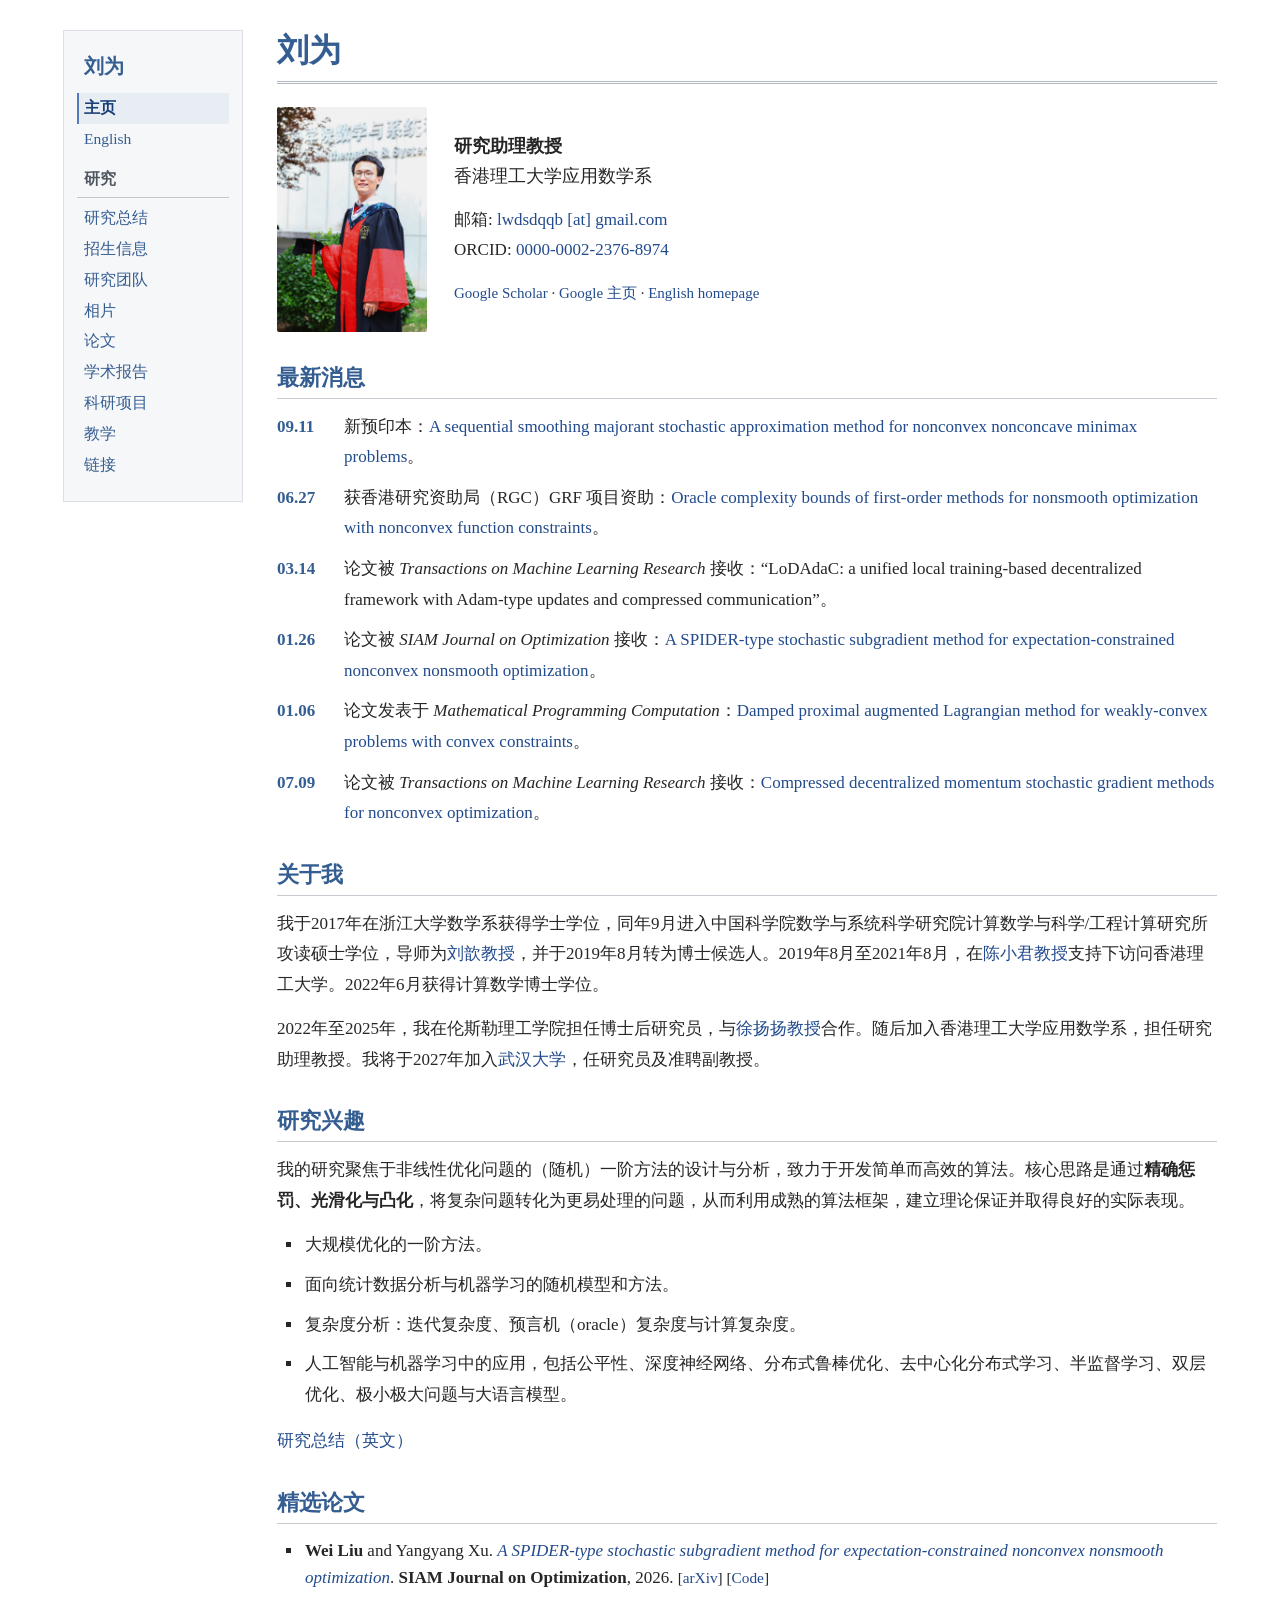
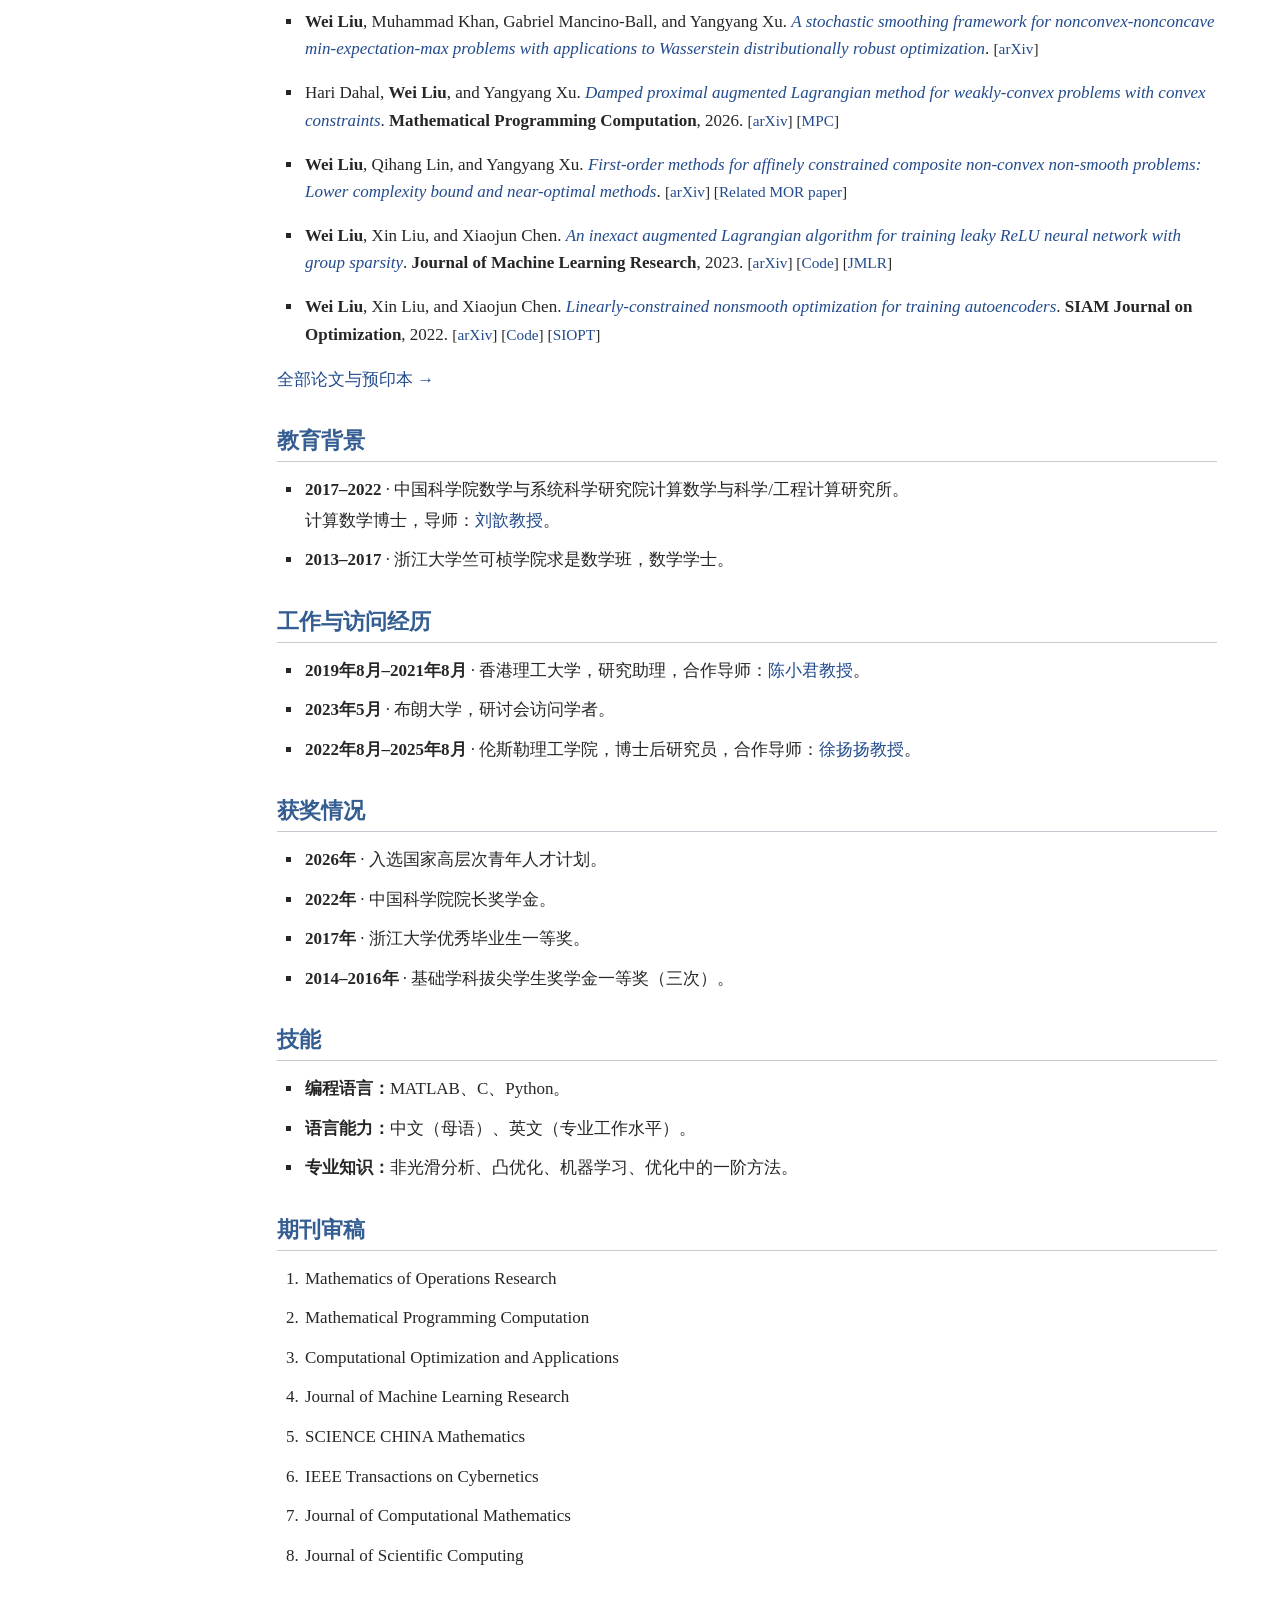
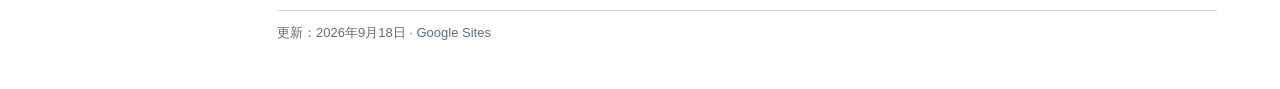
==== commit 1ff0f467: "Add files via upload" ====
--- a/ch/index.html
+++ b/ch/index.html
@@ -23,10 +23,12 @@
 <div class="menu-category">研究</div>
 <div class="menu-item"><a href="../research-summary.html">研究总结</a></div>
 <div class="menu-item"><a href="../opening.html">招生信息</a></div>
+<div class="menu-item"><a href="../group.html">研究团队</a></div>
 <div class="menu-item"><a href="../photos.html">相片</a></div>
 <div class="menu-item"><a href="../publications.html">论文</a></div>
 <div class="menu-item"><a href="../talks.html">学术报告</a></div>
 <div class="menu-item"><a href="../grants.html">科研项目</a></div>
+<div class="menu-item"><a href="../teaching.html">教学</a></div>
 <div class="menu-item"><a href="../links.html">链接</a></div>
 </nav>
 <main id="layout-content">
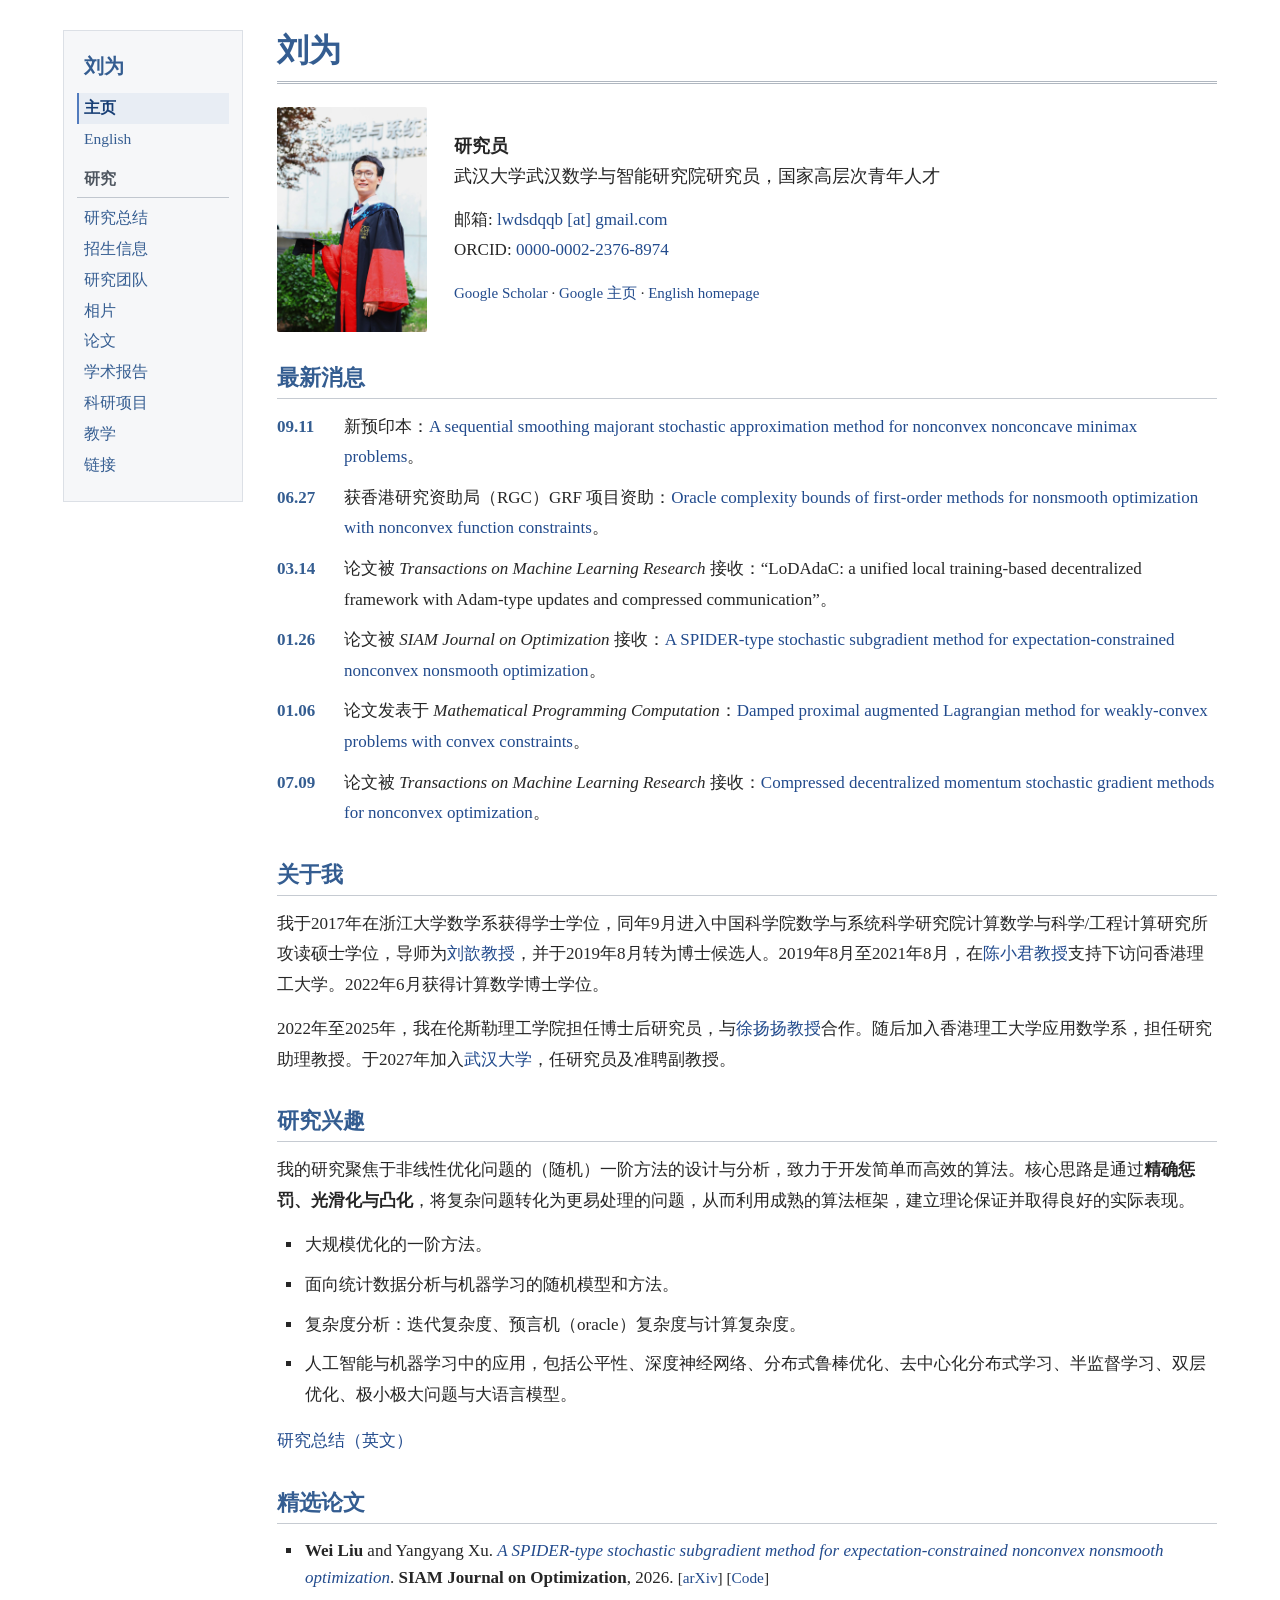
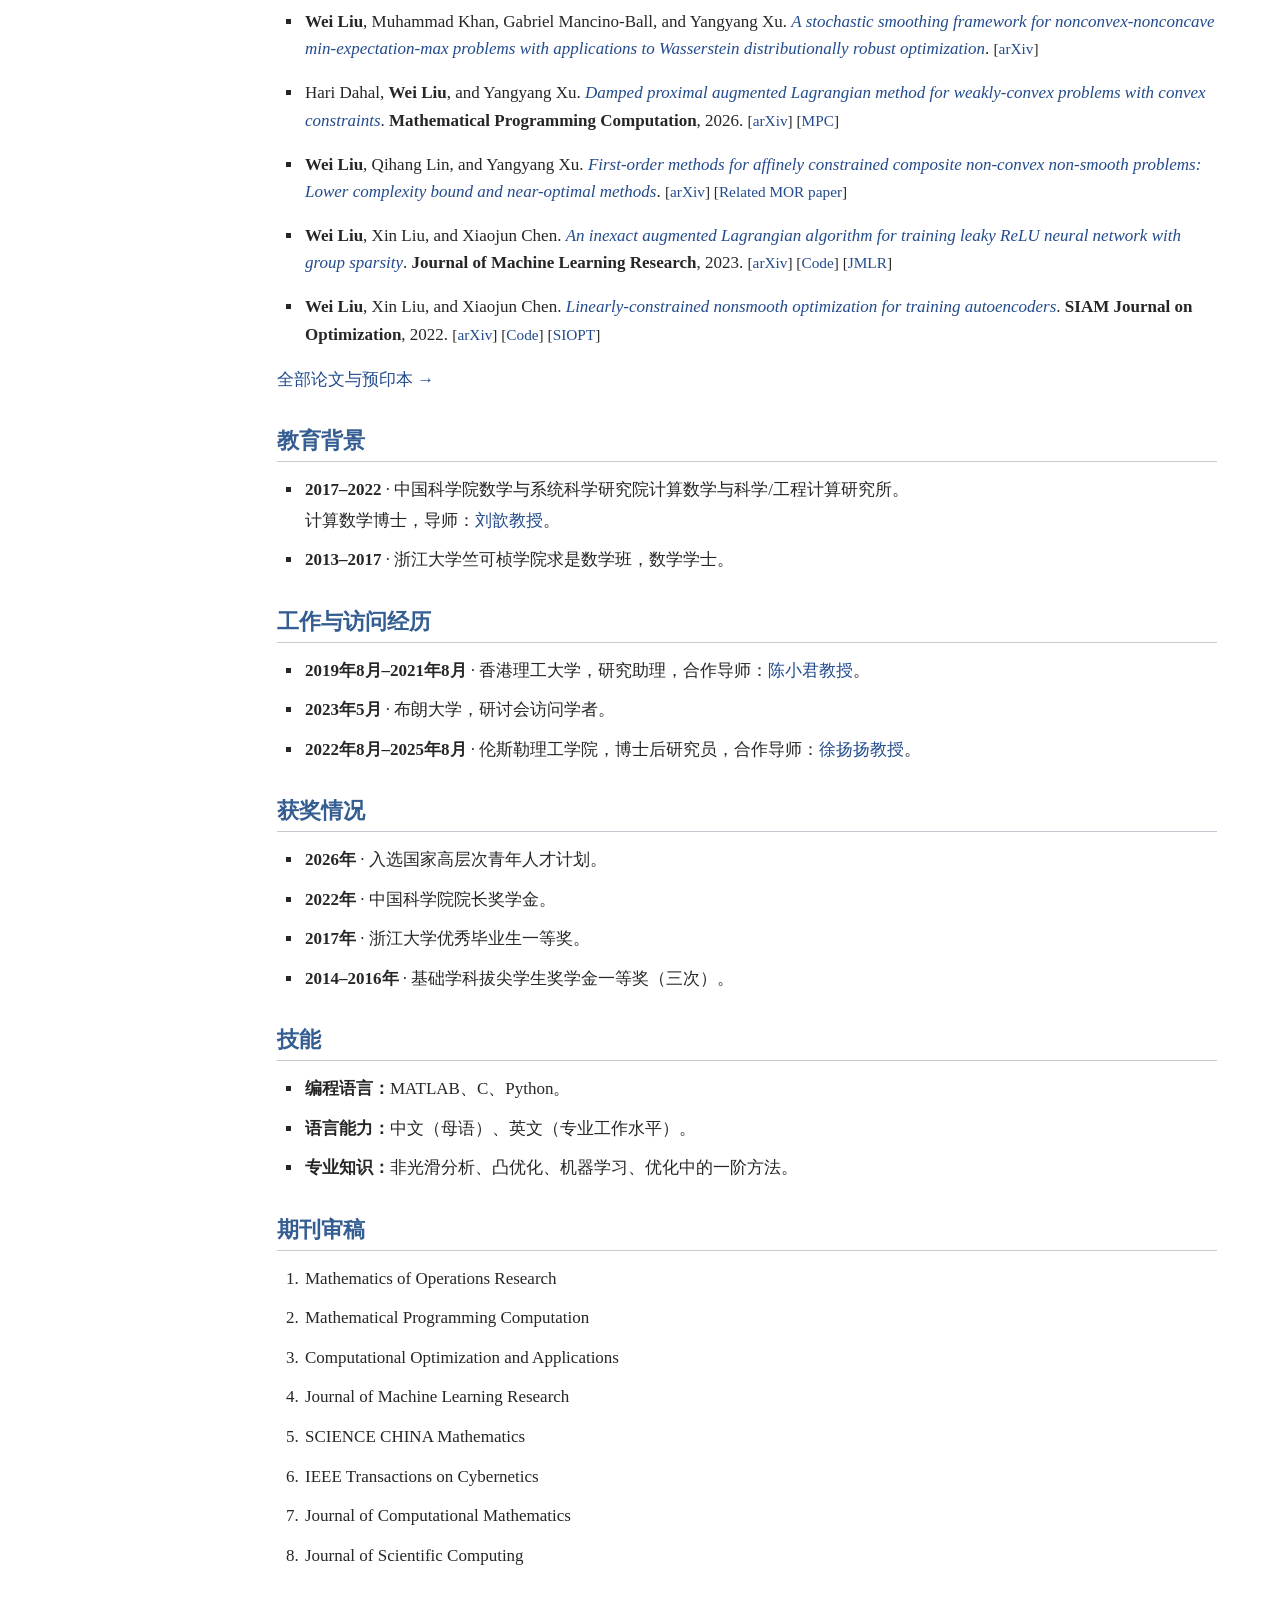
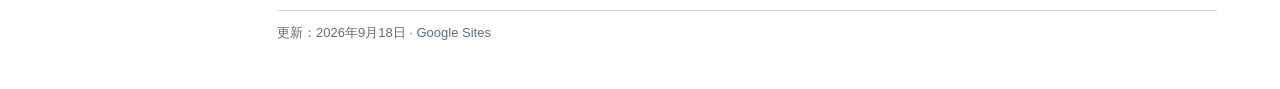
==== commit 0c78bd2e: "Update index.html" ====
--- a/ch/index.html
+++ b/ch/index.html
@@ -3,7 +3,7 @@
 <head>
 <meta charset="utf-8">
 <meta name="viewport" content="width=device-width, initial-scale=1">
-<meta name="description" content="刘为，香港理工大学应用数学系研究助理教授。研究方向包括非凸非光滑优化、随机一阶方法与复杂度分析。">
+<meta name="description" content="刘为，武汉大学武汉数学与智能研究院研究员，国家高层次青年人才。">
 <meta name="author" content="Wei Liu">
 <meta name="color-scheme" content="light">
 <title>刘为 | 个人主页</title>
@@ -36,7 +36,7 @@
 <div class="profile">
 <img class="portrait" src="../lw.jpeg" width="667" height="1000" alt="个人照片" fetchpriority="high">
 <div class="profile-details">
-<p class="position"><strong>研究助理教授</strong><br>香港理工大学应用数学系</p>
+<p class="position"><strong>研究员</strong><br>武汉大学武汉数学与智能研究院研究员，国家高层次青年人才</p>
 <p>邮箱: <a href="mailto:lwdsdqqb@gmail.com">lwdsdqqb [at] gmail.com</a><br>
 ORCID: <a href="https://orcid.org/0000-0002-2376-8974">0000-0002-2376-8974</a></p>
 <p class="profile-links"><a href="https://scholar.google.com/citations?user=YXqRQ5cAAAAJ&amp;hl=en">Google Scholar</a> · <a href="https://sites.google.com/view/liu-wei/homepage">Google 主页</a> · <a href="../index.html">English homepage</a></p>
@@ -56,7 +56,7 @@
 <section aria-labelledby="about">
 <h2 id="about">关于我</h2>
 <p>我于2017年在浙江大学数学系获得学士学位，同年9月进入中国科学院数学与系统科学研究院计算数学与科学/工程计算研究所攻读硕士学位，导师为<a href="https://lsec.cc.ac.cn/~liuxin/">刘歆教授</a>，并于2019年8月转为博士候选人。2019年8月至2021年8月，在<a href="https://www.polyu.edu.hk/ama/staff/xjchen/ChenXJ.htm">陈小君教授</a>支持下访问香港理工大学。2022年6月获得计算数学博士学位。</p>
-<p>2022年至2025年，我在伦斯勒理工学院担任博士后研究员，与<a href="https://xu-yangyang.github.io/">徐扬扬教授</a>合作。随后加入香港理工大学应用数学系，担任研究助理教授。我将于2027年加入<a href="https://www.whu.edu.cn/">武汉大学</a>，任研究员及准聘副教授。</p></section>
+<p>2022年至2025年，我在伦斯勒理工学院担任博士后研究员，与<a href="https://xu-yangyang.github.io/">徐扬扬教授</a>合作。随后加入香港理工大学应用数学系，担任研究助理教授。于2027年加入<a href="https://www.whu.edu.cn/">武汉大学</a>，任研究员及准聘副教授。</p></section>
 <section aria-labelledby="research">
 <h2 id="research">研究兴趣</h2>
 <p>我的研究聚焦于非线性优化问题的（随机）一阶方法的设计与分析，致力于开发简单而高效的算法。核心思路是通过<strong>精确惩罚、光滑化与凸化</strong>，将复杂问题转化为更易处理的问题，从而利用成熟的算法框架，建立理论保证并取得良好的实际表现。</p><ul>
